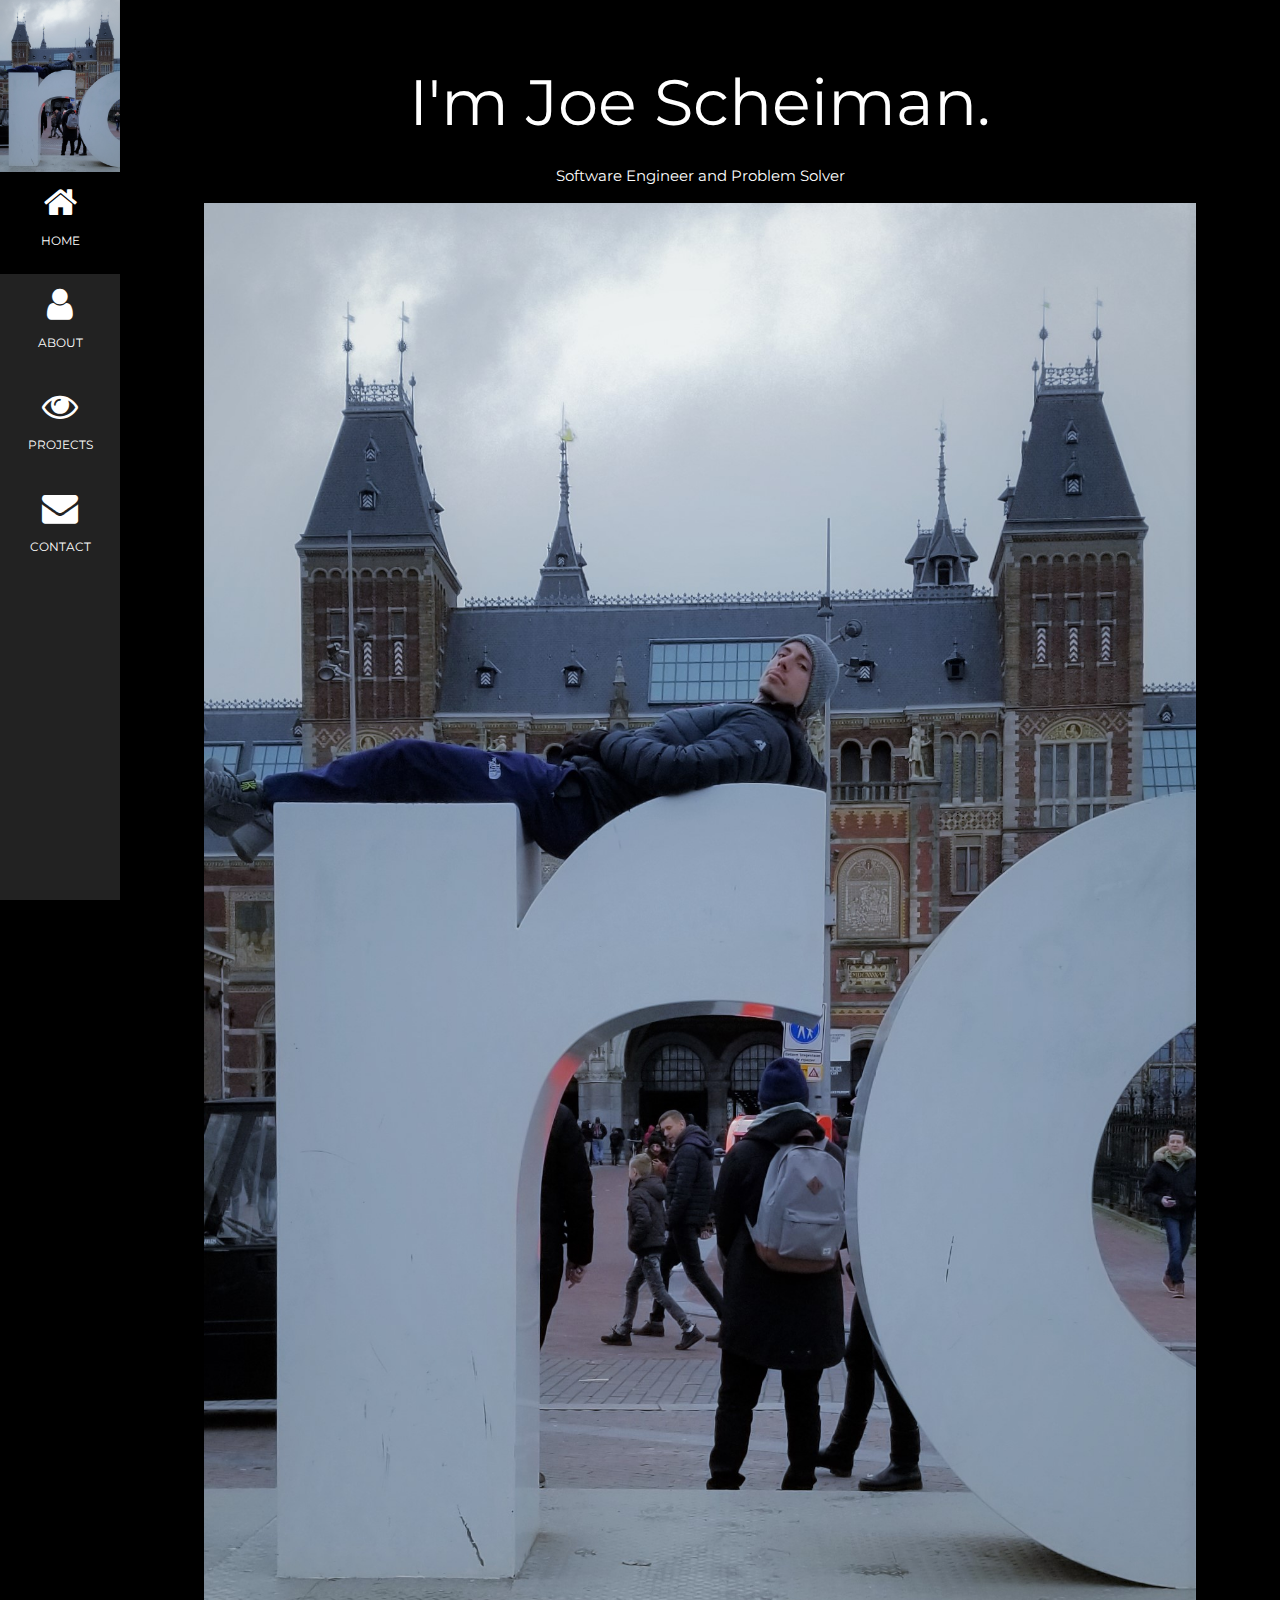
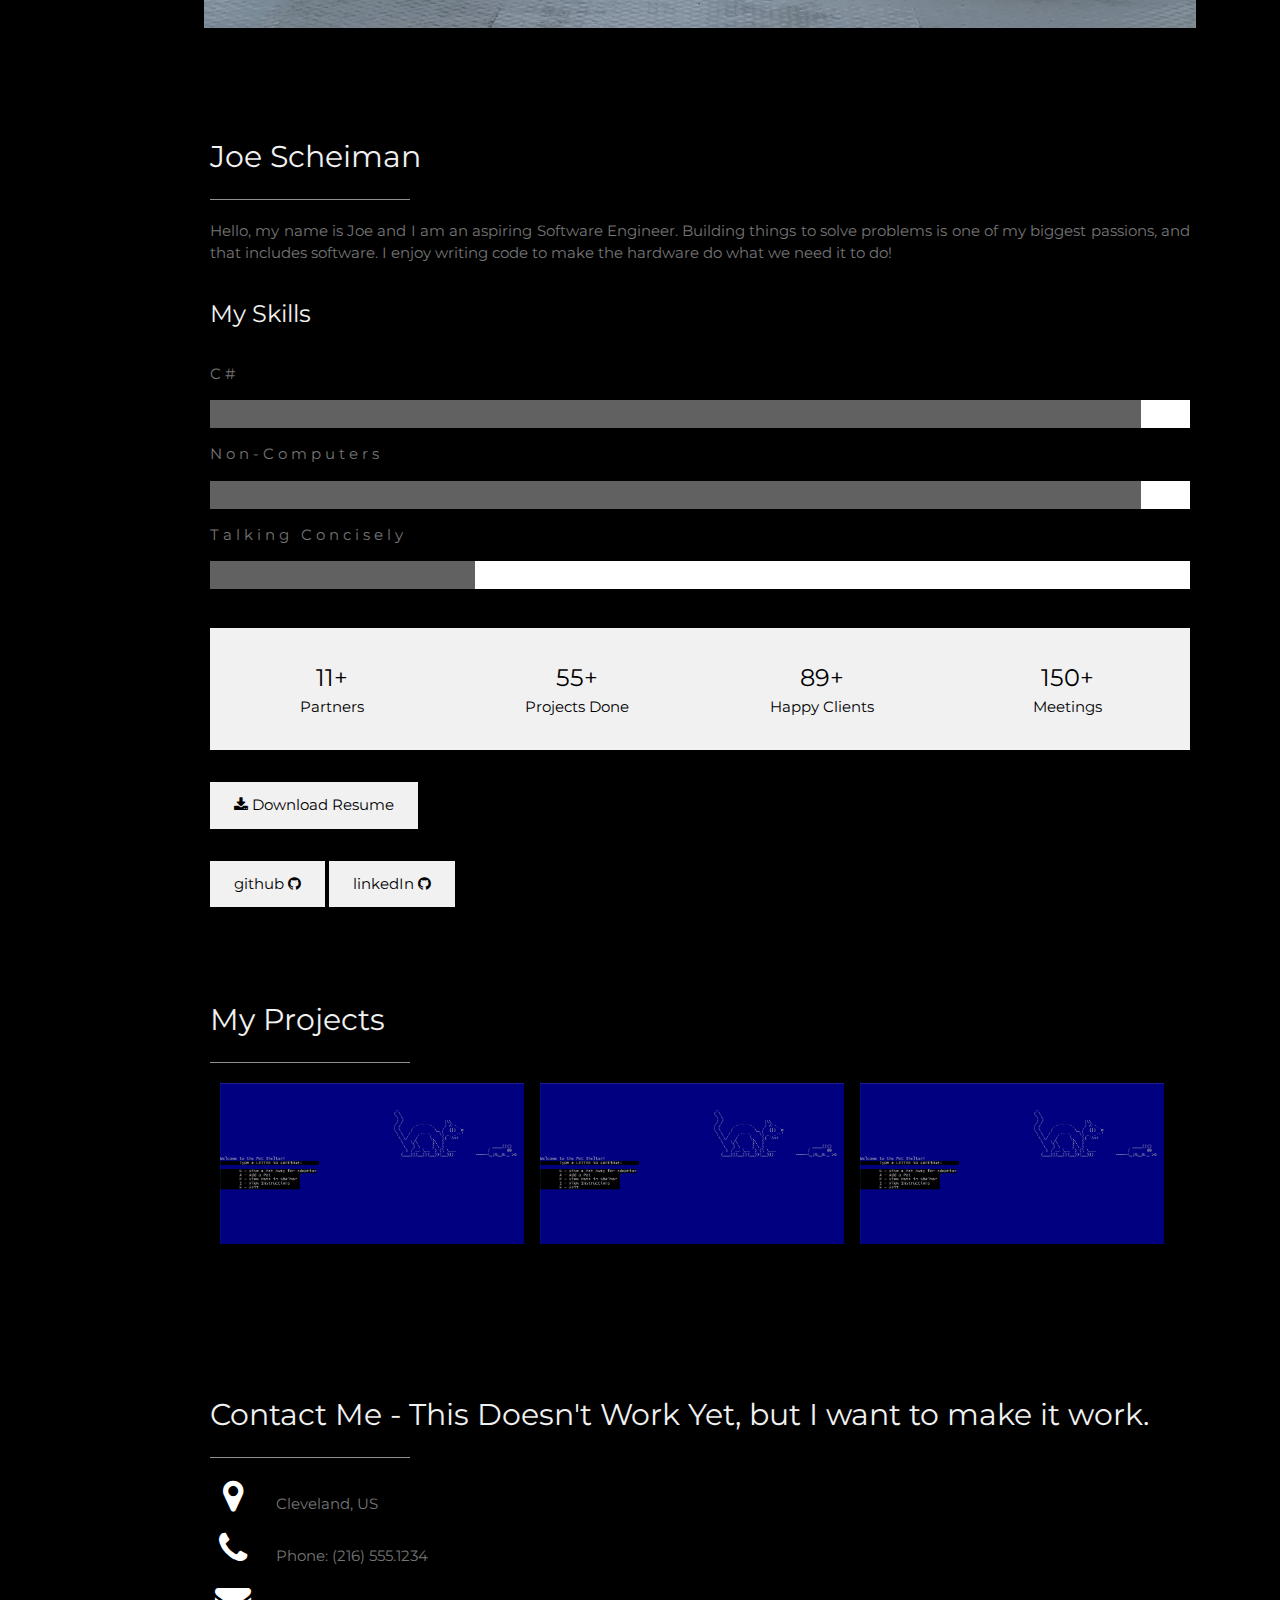
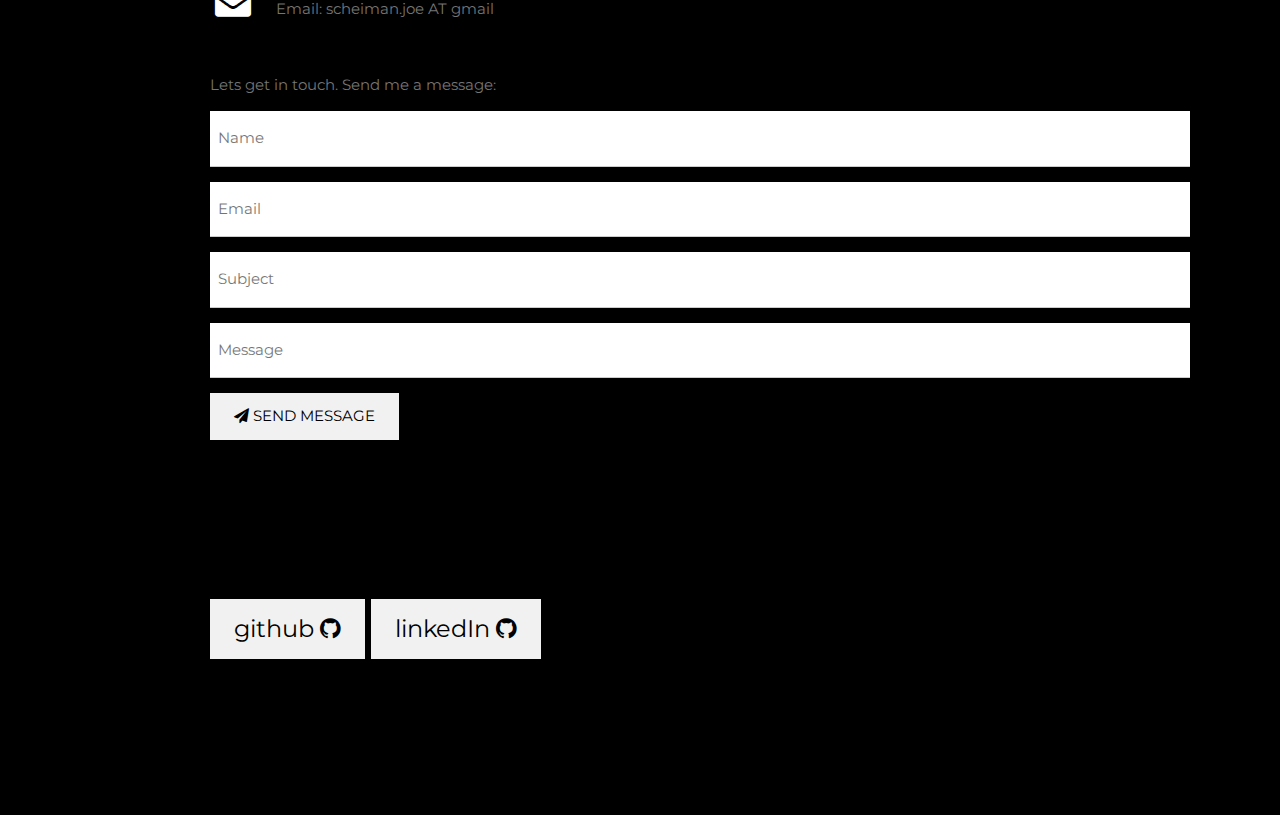
==== index.html @ e377869b "okay-ish" ====
<!DOCTYPE html>
<html>
<title>Joe Scheiman's Portfolio</title>
<meta charset="UTF-8">
<meta name="viewport" content="width=device-width, initial-scale=1">
<link rel="stylesheet" href="style1.css">
<link rel="stylesheet" href="https://fonts.googleapis.com/css?family=Montserrat">
<link rel="stylesheet" href="https://fonts.googleapis.com/css?family=ZCOOL+QingKe+HuangYou">
<link rel="stylesheet" href="https://cdnjs.cloudflare.com/ajax/libs/font-awesome/4.7.0/css/font-awesome.min.css">
<script src="stuffs.js"></script>
<style>
    body,
    h1,
    h2,
    h3,
    h4,
    h5,
    h6 {
        font-family: "Montserrat", sans-serif
    }

    .w3-row-padding img {
        margin-bottom: 12px
    }

    /* Set the width of the sidebar to 120px */
    .w3-sidebar {
        width: 120px;
        background: #222;
    }

    /* Add a left margin to the "page content" that matches the width of the sidebar (120px) */
    #main {
        margin-left: 120px
    }

    /* Remove margins from "page content" on small screens */
    @media only screen and (max-width: 600px) {
        #main {
            margin-left: 0
        }
    }
    /* Display Flx-grid vertically on small screens */
    @media (max-width: 600px) {
        .flex-grid {
            display: block;
    }
}
</style>

<body class="w3-black">

    <!-- Icon Bar (Sidebar - hidden on small screens) -->
    <nav class="w3-sidebar w3-bar-block w3-small w3-hide-small w3-center">
        <!-- Avatar image in top left corner -->
        <img src="img/JoeAmsterdam.jpg" style="width:100%">
        <a href="#" class="w3-bar-item w3-button w3-padding-large w3-black">
            <i class="fa fa-home w3-xxlarge"></i>
            <p>HOME</p>
        </a>
        <a href="#about" class="w3-bar-item w3-button w3-padding-large w3-hover-black">
            <i class="fa fa-user w3-xxlarge"></i>
            <p>ABOUT</p>
        </a>
        <a href="#projects" class="w3-bar-item w3-button w3-padding-large w3-hover-black">
            <i class="fa fa-eye w3-xxlarge"></i>
            <p>PROJECTS</p>
        </a>
        <a href="#contact" class="w3-bar-item w3-button w3-padding-large w3-hover-black">
            <i class="fa fa-envelope w3-xxlarge"></i>
            <p>CONTACT</p>
        </a>
    </nav>

    <!-- Navbar on small screens (Hidden on medium and large screens) -->
    <div class="w3-top w3-hide-large w3-hide-medium" id="myNavbar">
        <div class="w3-bar w3-black w3-opacity w3-hover-opacity-off w3-center w3-small">
            <a href="#" class="w3-bar-item w3-button" style="width:25% !important">HOME</a>
            <a href="#about" class="w3-bar-item w3-button" style="width:25% !important">ABOUT</a>
            <a href="#projects" class="w3-bar-item w3-button" style="width:25% !important">PROJECTS</a>
            <a href="#contact" class="w3-bar-item w3-button" style="width:25% !important">CONTACT</a>
        </div>
    </div>

    <!-- Page Content -->
    <div class="w3-padding-large" id="main">
        <!-- Header/Home -->
        <header class="w3-container w3-padding-32 w3-center w3-black" id="home">
            <h1 class="w3-jumbo"><span class="w3-hide-small">I'm</span> Joe Scheiman.</h1>
            <p>Software Engineer and Problem Solver</p>
            <img src="img/JoeAmsterdam.jpg" alt="Picture of Joe Scheiman" class="w3-image" width="992" height="1108">
        </header>

        <!-- About Section -->
        <div class="w3-content w3-justify w3-text-grey w3-padding-64" id="about">
            <h2 class="w3-text-light-grey">Joe Scheiman</h2>
            <hr style="width:200px" class="w3-opacity">
            <p>Hello, my name is Joe and I am an aspiring Software Engineer.  Building things to solve problems is one of my biggest passions, and that includes software.  I enjoy writing code to make 
                the hardware do what we need it to do!
            </p>
            <h3 class="w3-padding-16 w3-text-light-grey">My Skills</h3>
            <p class="w3-wide">C#</p>
            <div class="w3-white">
                <div class="w3-dark-grey" style="height:28px;width:95%"></div>
            </div>
            <p class="w3-wide">Non-Computers</p>
            <div class="w3-white">
                <div class="w3-dark-grey" style="height:28px;width:95%"></div>
            </div>
            <p class="w3-wide">Talking Concisely</p>
            <div class="w3-white">
                <div class="w3-dark-grey" style="height:28px;width:27%"></div>
            </div><br>

            <div class="w3-row w3-center w3-padding-16 w3-section w3-light-grey">
                <div class="w3-quarter w3-section">
                    <span class="w3-xlarge">11+</span><br>
                    Partners
                </div>
                <div class="w3-quarter w3-section">
                    <span class="w3-xlarge">55+</span><br>
                    Projects Done
                </div>
                <div class="w3-quarter w3-section">
                    <span class="w3-xlarge">89+</span><br>
                    Happy Clients
                </div>
                <div class="w3-quarter w3-section">
                    <span class="w3-xlarge">150+</span><br>
                    Meetings
                </div>
            </div>

            <form method="get" action="files/Joe_Scheiman_Resume_Draft_20190214.pdf">
                <!-- <button type="submit">Download!</button> -->
            
            <button class="w3-button w3-light-grey w3-padding-large w3-section w3-hover-black">
                <i class="fa fa-download"></i> Download Resume
                
            </button>
            
            
            </form>
            <a href="https://github.com/JoeScheiman/">
            <button class="w3-button w3-light-grey w3-padding-large w3-section w3-hover-black">github 
                <i class="fa fa-github"></i></button></a>
            <a href="https://www.linkedin.com/in/joe-scheiman-68576b21/">
                <button class="w3-button w3-light-grey w3-padding-large w3-section w3-hover-black">linkedIn 
                <i class="fa fa-github"></i></button></a>

            <!-- Grid for pricing tables
            <h3 class="w3-padding-16 w3-text-light-grey">My Price</h3>
            <div class="w3-row-padding" style="margin:0 -16px">
                <div class="w3-half w3-margin-bottom">
                    <ul class="w3-ul w3-white w3-center w3-opacity w3-hover-opacity-off">
                        <li class="w3-dark-grey w3-xlarge w3-padding-32">Basic</li>
                        <li class="w3-padding-16">Web Design</li>
                        <li class="w3-padding-16">Photography</li>
                        <li class="w3-padding-16">5GB Storage</li>
                        <li class="w3-padding-16">Mail Support</li>
                        <li class="w3-padding-16">
                            <h2>$ 10</h2>
                            <span class="w3-opacity">per month</span>
                        </li>
                        <li class="w3-light-grey w3-padding-24">
                            <button class="w3-button w3-white w3-padding-large w3-hover-black">Sign Up</button>
                        </li>
                    </ul>
                </div>

                <div class="w3-half">
                    <ul class="w3-ul w3-white w3-center w3-opacity w3-hover-opacity-off">
                        <li class="w3-dark-grey w3-xlarge w3-padding-32">Pro</li>
                        <li class="w3-padding-16">Web Design</li>
                        <li class="w3-padding-16">Photography</li>
                        <li class="w3-padding-16">50GB Storage</li>
                        <li class="w3-padding-16">Endless Support</li>
                        <li class="w3-padding-16">
                            <h2>$ 25</h2>
                            <span class="w3-opacity">per month</span>
                        </li>
                        <li class="w3-light-grey w3-padding-24">
                            <button class="w3-button w3-white w3-padding-large w3-hover-black">Sign Up</button>
                        </li>
                    </ul>
                </div>-->
                <!-- End Grid/Pricing tables -->
            <!-- </div> -->

            <!-- Testimonials -->
            <!-- <h3 class="w3-padding-24 w3-text-light-grey">My Reputation</h3>
            <img src="/w3images/bandmember.jpg" alt="Avatar" class="w3-left w3-circle w3-margin-right"
                style="width:80px">
            <p><span class="w3-large w3-margin-right">Chris Fox.</span> CEO at Mighty Schools.</p>
            <p>Jane Doe saved us from a web disaster.</p><br>

            <img src="/w3images/avatar_g2.jpg" alt="Avatar" class="w3-left w3-circle w3-margin-right"
                style="width:80px">
            <p><span class="w3-large w3-margin-right">Rebecca Flex.</span> CEO at Company.</p>
            <p>No one is better than Jane Doe.</p> -->
            <!-- End About Section -->
        <!-- </div> --> 

        <!-- Portfolio Section -->
        <div class="w3-padding-64 w3-content" id="projects">
            <h2 class="w3-text-light-grey">My Projects</h2>
            <hr style="width:200px" class="w3-opacity">

            <!-- Grid for projects -->
            
            <div class="flex-grid" style="margin:1% 10px">
                <div class="w3-third w3-hover-opacity">
                    <a href="https://github.com/JoeScheiman/VirtualPetsAmok" rel="noopener noreferrer" target="_blank">
                    <img src="img/VirtualPets.PNG" class="w3-image" style="width:95%" >
                    </a>
                </div>
            
                <div class="w3-third w3-hover-opacity">
                    <!-- <img src="img/vp2.PNG" style="width:90%"> -->
                    <a href="https://github.com/JoeScheiman/VirtualPetsAmok" rel="noopener noreferrer" target="_blank">
                    <img src="img/VirtualPets.PNG" class="w3-image" style="width:95%">
                    </a>
                </div>
                <div class="w3-third w3-hover-opacity">
                    <!-- <img src="img/vp3.PNG" style="width:90%"> -->
                    <a href="https://github.com/JoeScheiman/VirtualPetsAmok" rel="noopener noreferrer" target="_blank">
                    <img src="img/VirtualPets.PNG" class="w3-image" style="width:95%">
                </a>
                </div>
                <!-- End project grid -->
            </div>
            <!-- End Portfolio Section -->
        </div>

        <!-- Contact Section -->
        <div class="w3-padding-64 w3-content w3-text-grey" id="contact">
            <h2 class="w3-text-light-grey">Contact Me - This Doesn't Work Yet, but I want to make it work.</h2>
            <hr style="width:200px" class="w3-opacity">

            <div class="w3-section">
                <p><i class="fa fa-map-marker fa-fw w3-text-white w3-xxlarge w3-margin-right"></i> Cleveland, US</p>
                <p><i class="fa fa-phone fa-fw w3-text-white w3-xxlarge w3-margin-right"></i> Phone: (216) 555.1234</p>
                <p><i class="fa fa-envelope fa-fw w3-text-white w3-xxlarge w3-margin-right"> </i> Email: scheiman.joe AT gmail
                </p>
            </div><br>
            <p>Lets get in touch. Send me a message:</p>

            <form action="/action_page.php" target="_blank">
                <p><input class="w3-input w3-padding-16" type="text" placeholder="Name" required name="Name"></p>
                <p><input class="w3-input w3-padding-16" type="text" placeholder="Email" required name="Email"></p>
                <p><input class="w3-input w3-padding-16" type="text" placeholder="Subject" required name="Subject"></p>
                <p><input class="w3-input w3-padding-16" type="text" placeholder="Message" required name="Message"></p>
                <p>
                    <button class="w3-button w3-light-grey w3-padding-large" type="submit">
                        <i class="fa fa-paper-plane"></i> SEND MESSAGE
                    </button>
                </p>
            </form>
            <!-- End Contact Section -->
        </div>

        <!-- Footer -->
        <footer class="w3-content w3-padding-64 w3-text-grey w3-xlarge">
        <a href="https://github.com/JoeScheiman/">
            <button class="w3-button w3-light-grey w3-padding-large w3-section w3-hover-black">github
                <i class="fa fa-github"></i></button></a>
        <a href="https://www.linkedin.com/in/joe-scheiman-68576b21/">
            <button class="w3-button w3-light-grey w3-padding-large w3-section w3-hover-black">linkedIn
                <i class="fa fa-github"></i></button></a>
            
            <!-- <i class="fa fa-linkedin w3-hover-opacity"></i> -->
           
            <!-- End footer -->
        </footer>

        <!-- END PAGE CONTENT -->
    </div>

</body>

</html>
---- style1.css ----
html{box-sizing:border-box;scroll-behavior: smooth;}*,*:before,*:after{box-sizing:inherit}
html{-ms-text-size-adjust:100%;-webkit-text-size-adjust:100%}body{margin:0}
article,aside,details,figcaption,figure,footer,header,main,menu,nav,section,summary{display:block}
audio,canvas,progress,video{display:inline-block}progress{vertical-align:baseline}
audio:not([controls]){display:none;height:0}[hidden],template{display:none}
a{background-color:transparent;-webkit-text-decoration-skip:objects}
a:active,a:hover{outline-width:0}abbr[title]{border-bottom:none;text-decoration:underline;text-decoration:underline dotted}
dfn{font-style:italic}mark{background:#ff0;color:#000}
small{font-size:80%}sub,sup{font-size:75%;line-height:0;position:relative;vertical-align:baseline}
sub{bottom:-0.25em}sup{top:-0.5em}figure{margin:1em 40px}img{border-style:none}svg:not(:root){overflow:hidden}
code,kbd,pre,samp{font-family:monospace,monospace;font-size:1em}hr{box-sizing:content-box;height:0;overflow:visible}
button,input,select,textarea{font:inherit;margin:0}optgroup{font-weight:bold}
button,input{overflow:visible}button,select{text-transform:bold}
button,html [type=button],[type=reset],[type=submit]{-webkit-appearance:button}
button::-moz-focus-inner, [type=button]::-moz-focus-inner, [type=reset]::-moz-focus-inner, [type=submit]::-moz-focus-inner{border-style:none;padding:0}
button:-moz-focusring, [type=button]:-moz-focusring, [type=reset]:-moz-focusring, [type=submit]:-moz-focusring{outline:1px dotted ButtonText}
fieldset{border:1px solid #c0c0c0;margin:0 2px;padding:.35em .625em .75em}
legend{color:inherit;display:table;max-width:100%;padding:0;white-space:normal}textarea{overflow:auto}
[type=checkbox],[type=radio]{padding:0}
[type=number]::-webkit-inner-spin-button,[type=number]::-webkit-outer-spin-button{height:auto}
[type=search]{-webkit-appearance:textfield;outline-offset:-2px}
[type=search]::-webkit-search-cancel-button,[type=search]::-webkit-search-decoration{-webkit-appearance:none}
::-webkit-input-placeholder{color:inherit;opacity:0.54}
::-webkit-file-upload-button{-webkit-appearance:button;font:inherit}
/* End extract */
/* html,body{font-family:Verdana,sans-serif;font-size:15px;line-height:1.5}html{overflow-x:hidden} */
html,body{font-family: 'ZCOOL QingKe HuangYou', cursive;font-size:15px;line-height:1.5}html{overflow-x:hidden}
h1{font-size:36px}h2{font-size:30px}h3{font-size:24px}h4{font-size:20px}h5{font-size:18px}h6{font-size:16px}.w3-serif{font-family:serif}
h1,h2,h3,h4,h5,h6{font-family:"Segoe UI",Arial,sans-serif;font-weight:400;margin:10px 0}.w3-wide{letter-spacing:4px}
hr{border:0;border-top:1px solid #eee;margin:20px 0}
.w3-image{max-width:100%;height:auto}img{vertical-align:middle}a{color:inherit}
.w3-table,.w3-table-all{border-collapse:collapse;border-spacing:0;width:100%;display:table}.w3-table-all{border:1px solid #ccc}
.w3-bordered tr,.w3-table-all tr{border-bottom:1px solid #ddd}.w3-striped tbody tr:nth-child(even){background-color:#f1f1f1}
.w3-table-all tr:nth-child(odd){background-color:#fff}.w3-table-all tr:nth-child(even){background-color:#f1f1f1}
.w3-hoverable tbody tr:hover,.w3-ul.w3-hoverable li:hover{background-color:#ccc}.w3-centered tr th,.w3-centered tr td{text-align:center}
.w3-table td,.w3-table th,.w3-table-all td,.w3-table-all th{padding:8px 8px;display:table-cell;text-align:left;vertical-align:top}
.w3-table th:first-child,.w3-table td:first-child,.w3-table-all th:first-child,.w3-table-all td:first-child{padding-left:16px}
.w3-btn,.w3-button{border:none;display:inline-block;padding:8px 16px;vertical-align:middle;overflow:hidden;text-decoration:none;color:inherit;background-color:inherit;text-align:center;cursor:pointer;white-space:nowrap}
.w3-btn:hover{box-shadow:0 8px 16px 0 rgba(0,0,0,0.2),0 6px 20px 0 rgba(0,0,0,0.19)}
.w3-btn,.w3-button{-webkit-touch-callout:none;-webkit-user-select:none;-khtml-user-select:none;-moz-user-select:none;-ms-user-select:none;user-select:none}   
.w3-disabled,.w3-btn:disabled,.w3-button:disabled{cursor:not-allowed;opacity:0.3}.w3-disabled *,:disabled *{pointer-events:none}
.w3-btn.w3-disabled:hover,.w3-btn:disabled:hover{box-shadow:none}
.w3-badge,.w3-tag{background-color:#000;color:#fff;display:inline-block;padding-left:8px;padding-right:8px;text-align:center}.w3-badge{border-radius:50%}
.w3-ul{list-style-type:none;padding:0;margin:0}.w3-ul li{padding:8px 16px;border-bottom:1px solid #ddd}.w3-ul li:last-child{border-bottom:none}
.w3-tooltip,.w3-display-container{position:relative}.w3-tooltip .w3-text{display:none}.w3-tooltip:hover .w3-text{display:inline-block}
.w3-ripple:active{opacity:0.5}.w3-ripple{transition:opacity 0s}
.w3-input{padding:8px;display:block;border:none;border-bottom:1px solid #ccc;width:100%}
.w3-select{padding:9px 0;width:100%;border:none;border-bottom:1px solid #ccc}
.w3-dropdown-click,.w3-dropdown-hover{position:relative;display:inline-block;cursor:pointer}
.w3-dropdown-hover:hover .w3-dropdown-content{display:block}
.w3-dropdown-hover:first-child,.w3-dropdown-click:hover{background-color:#ccc;color:#000}
.w3-dropdown-hover:hover > .w3-button:first-child,.w3-dropdown-click:hover > .w3-button:first-child{background-color:#ccc;color:#000}
.w3-dropdown-content{cursor:auto;color:#000;background-color:#fff;display:none;position:absolute;min-width:160px;margin:0;padding:0;z-index:1}
.w3-check,.w3-radio{width:24px;height:24px;position:relative;top:6px}
.w3-sidebar{height:100%;width:200px;background-color:#fff;position:fixed!important;z-index:1;overflow:auto}
.w3-bar-block .w3-dropdown-hover,.w3-bar-block .w3-dropdown-click{width:100%}
.w3-bar-block .w3-dropdown-hover .w3-dropdown-content,.w3-bar-block .w3-dropdown-click .w3-dropdown-content{min-width:100%}
.w3-bar-block .w3-dropdown-hover .w3-button,.w3-bar-block .w3-dropdown-click .w3-button{width:100%;text-align:left;padding:8px 16px}
.w3-main,#main{transition:margin-left .4s}
.w3-modal{z-index:3;display:none;padding-top:100px;position:fixed;left:0;top:0;width:100%;height:100%;overflow:auto;background-color:rgb(0,0,0);background-color:rgba(0,0,0,0.4)}
.w3-modal-content{margin:auto;background-color:#fff;position:relative;padding:0;outline:0;width:600px}
.w3-bar{width:100%;overflow:hidden}.w3-center .w3-bar{display:inline-block;width:auto}
.w3-bar .w3-bar-item{padding:8px 16px;float:left;width:auto;border:none;display:block;outline:0}
.w3-bar .w3-dropdown-hover,.w3-bar .w3-dropdown-click{position:static;float:left}
.w3-bar .w3-button{white-space:normal}
.w3-bar-block .w3-bar-item{width:100%;display:block;padding:8px 16px;text-align:left;border:none;white-space:normal;float:none;outline:0}
.w3-bar-block.w3-center .w3-bar-item{text-align:center}.w3-block{display:block;width:100%}
.w3-responsive{display:block;overflow-x:auto}
.w3-container:after,.w3-container:before,.w3-panel:after,.w3-panel:before,.w3-row:after,.w3-row:before,.w3-row-padding:after,.w3-row-padding:before,
.w3-cell-row:before,.w3-cell-row:after,.w3-clear:after,.w3-clear:before,.w3-bar:before,.w3-bar:after{content:"";display:table;clear:both}
.w3-col,.w3-half,.w3-third,.w3-twothird,.w3-threequarter,.w3-quarter{float:left;width:100%}
.w3-col.s1{width:8.33333%}.w3-col.s2{width:16.66666%}.w3-col.s3{width:24.99999%}.w3-col.s4{width:33.33333%}
.w3-col.s5{width:41.66666%}.w3-col.s6{width:49.99999%}.w3-col.s7{width:58.33333%}.w3-col.s8{width:66.66666%}
.w3-col.s9{width:74.99999%}.w3-col.s10{width:83.33333%}.w3-col.s11{width:91.66666%}.w3-col.s12{width:99.99999%}
@media (min-width:601px){.w3-col.m1{width:8.33333%}.w3-col.m2{width:16.66666%}.w3-col.m3,.w3-quarter{width:24.99999%}.w3-col.m4,.w3-third{width:33.33333%}
.w3-col.m5{width:41.66666%}.w3-col.m6,.w3-half{width:49.99999%}.w3-col.m7{width:58.33333%}.w3-col.m8,.w3-twothird{width:66.66666%}
.w3-col.m9,.w3-threequarter{width:74.99999%}.w3-col.m10{width:83.33333%}.w3-col.m11{width:91.66666%}.w3-col.m12{width:99.99999%}}
@media (min-width:993px){.w3-col.l1{width:8.33333%}.w3-col.l2{width:16.66666%}.w3-col.l3{width:24.99999%}.w3-col.l4{width:33.33333%}
.w3-col.l5{width:41.66666%}.w3-col.l6{width:49.99999%}.w3-col.l7{width:58.33333%}.w3-col.l8{width:66.66666%}
.w3-col.l9{width:74.99999%}.w3-col.l10{width:83.33333%}.w3-col.l11{width:91.66666%}.w3-col.l12{width:99.99999%}}
.w3-rest{overflow:hidden}.w3-stretch{margin-left:-16px;margin-right:-16px}
.w3-content,.w3-auto{margin-left:auto;margin-right:auto}.w3-content{max-width:980px}.w3-auto{max-width:1140px}
.w3-cell-row{display:table;width:100%}.w3-cell{display:table-cell}
.w3-cell-top{vertical-align:top}.w3-cell-middle{vertical-align:middle}.w3-cell-bottom{vertical-align:bottom}
.w3-hide{display:none!important}.w3-show-block,.w3-show{display:block!important}.w3-show-inline-block{display:inline-block!important}
@media (max-width:1205px){.w3-auto{max-width:95%}}
@media (max-width:600px){.w3-modal-content{margin:0 10px;width:auto!important}.w3-modal{padding-top:30px}
.w3-dropdown-hover.w3-mobile .w3-dropdown-content,.w3-dropdown-click.w3-mobile .w3-dropdown-content{position:relative}	
.w3-hide-small{display:none!important}.w3-mobile{display:block;width:100%!important}.w3-bar-item.w3-mobile,.w3-dropdown-hover.w3-mobile,.w3-dropdown-click.w3-mobile{text-align:center}
.w3-dropdown-hover.w3-mobile,.w3-dropdown-hover.w3-mobile .w3-btn,.w3-dropdown-hover.w3-mobile .w3-button,.w3-dropdown-click.w3-mobile,.w3-dropdown-click.w3-mobile .w3-btn,.w3-dropdown-click.w3-mobile .w3-button{width:100%}}
@media (max-width:768px){.w3-modal-content{width:500px}.w3-modal{padding-top:50px}}
@media (min-width:993px){.w3-modal-content{width:900px}.w3-hide-large{display:none!important}.w3-sidebar.w3-collapse{display:block!important}}
@media (max-width:992px) and (min-width:601px){.w3-hide-medium{display:none!important}}
@media (max-width:992px){.w3-sidebar.w3-collapse{display:none}.w3-main{margin-left:0!important;margin-right:0!important}.w3-auto{max-width:100%}}
.w3-top,.w3-bottom{position:fixed;width:100%;z-index:1}.w3-top{top:0}.w3-bottom{bottom:0}
.w3-overlay{position:fixed;display:none;width:100%;height:100%;top:0;left:0;right:0;bottom:0;background-color:rgba(0,0,0,0.5);z-index:2}
.w3-display-topleft{position:absolute;left:0;top:0}.w3-display-topright{position:absolute;right:0;top:0}
.w3-display-bottomleft{position:absolute;left:0;bottom:0}.w3-display-bottomright{position:absolute;right:0;bottom:0}
.w3-display-middle{position:absolute;top:50%;left:50%;transform:translate(-50%,-50%);-ms-transform:translate(-50%,-50%)}
.w3-display-left{position:absolute;top:50%;left:0%;transform:translate(0%,-50%);-ms-transform:translate(-0%,-50%)}
.w3-display-right{position:absolute;top:50%;right:0%;transform:translate(0%,-50%);-ms-transform:translate(0%,-50%)}
.w3-display-topmiddle{position:absolute;left:50%;top:0;transform:translate(-50%,0%);-ms-transform:translate(-50%,0%)}
.w3-display-bottommiddle{position:absolute;left:50%;bottom:0;transform:translate(-50%,0%);-ms-transform:translate(-50%,0%)}
.w3-display-container:hover .w3-display-hover{display:block}.w3-display-container:hover span.w3-display-hover{display:inline-block}.w3-display-hover{display:none}
.w3-display-position{position:absolute}
.w3-circle{border-radius:50%}
.w3-round-small{border-radius:2px}.w3-round,.w3-round-medium{border-radius:4px}.w3-round-large{border-radius:8px}.w3-round-xlarge{border-radius:16px}.w3-round-xxlarge{border-radius:32px}
.w3-row-padding,.w3-row-padding>.w3-half,.w3-row-padding>.w3-third,.w3-row-padding>.w3-twothird,.w3-row-padding>.w3-threequarter,.w3-row-padding>.w3-quarter,.w3-row-padding>.w3-col{padding:0 8px}
.w3-container,.w3-panel{padding:0.01em 16px}.w3-panel{margin-top:16px;margin-bottom:16px}
.w3-code,.w3-codespan{font-family:Consolas,"courier new";font-size:16px}
.w3-code{width:auto;background-color:#fff;padding:8px 12px;border-left:4px solid #4CAF50;word-wrap:break-word}
.w3-codespan{color:crimson;background-color:#f1f1f1;padding-left:4px;padding-right:4px;font-size:110%}
.w3-card,.w3-card-2{box-shadow:0 2px 5px 0 rgba(0,0,0,0.16),0 2px 10px 0 rgba(0,0,0,0.12)}
.w3-card-4,.w3-hover-shadow:hover{box-shadow:0 4px 10px 0 rgba(0,0,0,0.2),0 4px 20px 0 rgba(0,0,0,0.19)}
.w3-spin{animation:w3-spin 2s infinite linear}@keyframes w3-spin{0%{transform:rotate(0deg)}100%{transform:rotate(359deg)}}
.w3-animate-fading{animation:fading 10s infinite}@keyframes fading{0%{opacity:0}50%{opacity:1}100%{opacity:0}}
.w3-animate-opacity{animation:opac 0.8s}@keyframes opac{from{opacity:0} to{opacity:1}}
.w3-animate-top{position:relative;animation:animatetop 0.4s}@keyframes animatetop{from{top:-300px;opacity:0} to{top:0;opacity:1}}
.w3-animate-left{position:relative;animation:animateleft 0.4s}@keyframes animateleft{from{left:-300px;opacity:0} to{left:0;opacity:1}}
.w3-animate-right{position:relative;animation:animateright 0.4s}@keyframes animateright{from{right:-300px;opacity:0} to{right:0;opacity:1}}
.w3-animate-bottom{position:relative;animation:animatebottom 0.4s}@keyframes animatebottom{from{bottom:-300px;opacity:0} to{bottom:0;opacity:1}}
.w3-animate-zoom {animation:animatezoom 0.6s}@keyframes animatezoom{from{transform:scale(0)} to{transform:scale(1)}}
.w3-animate-input{transition:width 0.4s ease-in-out}.w3-animate-input:focus{width:100%!important}
.w3-opacity,.w3-hover-opacity:hover{opacity:0.60}.w3-opacity-off,.w3-hover-opacity-off:hover{opacity:1}
.w3-opacity-max{opacity:0.25}.w3-opacity-min{opacity:0.75}
.w3-greyscale-max,.w3-grayscale-max,.w3-hover-greyscale:hover,.w3-hover-grayscale:hover{filter:grayscale(100%)}
.w3-greyscale,.w3-grayscale{filter:grayscale(75%)}.w3-greyscale-min,.w3-grayscale-min{filter:grayscale(50%)}
.w3-sepia{filter:sepia(75%)}.w3-sepia-max,.w3-hover-sepia:hover{filter:sepia(100%)}.w3-sepia-min{filter:sepia(50%)}
.w3-tiny{font-size:10px!important}.w3-small{font-size:12px!important}.w3-medium{font-size:15px!important}.w3-large{font-size:18px!important}
.w3-xlarge{font-size:24px!important}.w3-xxlarge{font-size:36px!important}.w3-xxxlarge{font-size:48px!important}.w3-jumbo{font-size:64px!important}
.w3-left-align{text-align:left!important}.w3-right-align{text-align:right!important}.w3-justify{text-align:justify!important}.w3-center{text-align:center!important}
.w3-border-0{border:0!important}.w3-border{border:1px solid #ccc!important}
.w3-border-top{border-top:1px solid #ccc!important}.w3-border-bottom{border-bottom:1px solid #ccc!important}
.w3-border-left{border-left:1px solid #ccc!important}.w3-border-right{border-right:1px solid #ccc!important}
.w3-topbar{border-top:6px solid #ccc!important}.w3-bottombar{border-bottom:6px solid #ccc!important}
.w3-leftbar{border-left:6px solid #ccc!important}.w3-rightbar{border-right:6px solid #ccc!important}
.w3-section,.w3-code{margin-top:16px!important;margin-bottom:16px!important}
.w3-margin{margin:16px!important}.w3-margin-top{margin-top:16px!important}.w3-margin-bottom{margin-bottom:16px!important}
.w3-margin-left{margin-left:16px!important}.w3-margin-right{margin-right:16px!important}
.w3-padding-small{padding:4px 8px!important}.w3-padding{padding:8px 16px!important}.w3-padding-large{padding:12px 24px!important}
.w3-padding-16{padding-top:16px!important;padding-bottom:16px!important}.w3-padding-24{padding-top:24px!important;padding-bottom:24px!important}
.w3-padding-32{padding-top:32px!important;padding-bottom:32px!important}.w3-padding-48{padding-top:48px!important;padding-bottom:48px!important}
.w3-padding-64{padding-top:64px!important;padding-bottom:64px!important}
.w3-left{float:left!important}.w3-right{float:right!important}
.w3-button:hover{color:#000!important;background-color:#ccc!important}
.w3-transparent,.w3-hover-none:hover{background-color:transparent!important}
.w3-hover-none:hover{box-shadow:none!important}
/* Colors */
.w3-amber,.w3-hover-amber:hover{color:#000!important;background-color:#ffc107!important}
.w3-aqua,.w3-hover-aqua:hover{color:#000!important;background-color:#00ffff!important}
.w3-blue,.w3-hover-blue:hover{color:#fff!important;background-color:#2196F3!important}
.w3-light-blue,.w3-hover-light-blue:hover{color:#000!important;background-color:#87CEEB!important}
.w3-brown,.w3-hover-brown:hover{color:#fff!important;background-color:#795548!important}
.w3-cyan,.w3-hover-cyan:hover{color:#000!important;background-color:#00bcd4!important}
.w3-blue-grey,.w3-hover-blue-grey:hover,.w3-blue-gray,.w3-hover-blue-gray:hover{color:#fff!important;background-color:#607d8b!important}
.w3-green,.w3-hover-green:hover{color:#fff!important;background-color:#4CAF50!important}
.w3-light-green,.w3-hover-light-green:hover{color:#000!important;background-color:#8bc34a!important}
.w3-indigo,.w3-hover-indigo:hover{color:#fff!important;background-color:#3f51b5!important}
.w3-khaki,.w3-hover-khaki:hover{color:#000!important;background-color:#f0e68c!important}
.w3-lime,.w3-hover-lime:hover{color:#000!important;background-color:#cddc39!important}
.w3-orange,.w3-hover-orange:hover{color:#000!important;background-color:#ff9800!important}
.w3-deep-orange,.w3-hover-deep-orange:hover{color:#fff!important;background-color:#ff5722!important}
.w3-pink,.w3-hover-pink:hover{color:#fff!important;background-color:#e91e63!important}
.w3-purple,.w3-hover-purple:hover{color:#fff!important;background-color:#9c27b0!important}
.w3-deep-purple,.w3-hover-deep-purple:hover{color:#fff!important;background-color:#673ab7!important}
.w3-red,.w3-hover-red:hover{color:#fff!important;background-color:#f44336!important}
.w3-sand,.w3-hover-sand:hover{color:#000!important;background-color:#fdf5e6!important}
.w3-teal,.w3-hover-teal:hover{color:#fff!important;background-color:#009688!important}
.w3-yellow,.w3-hover-yellow:hover{color:#000!important;background-color:#ffeb3b!important}
.w3-white,.w3-hover-white:hover{color:#000!important;background-color:#fff!important}
.w3-black,.w3-hover-black:hover{color:#fff!important;background-color:#000!important}
.w3-grey,.w3-hover-grey:hover,.w3-gray,.w3-hover-gray:hover{color:#000!important;background-color:#9e9e9e!important}
.w3-light-grey,.w3-hover-light-grey:hover,.w3-light-gray,.w3-hover-light-gray:hover{color:#000!important;background-color:#f1f1f1!important}
.w3-dark-grey,.w3-hover-dark-grey:hover,.w3-dark-gray,.w3-hover-dark-gray:hover{color:#fff!important;background-color:#616161!important}
.w3-pale-red,.w3-hover-pale-red:hover{color:#000!important;background-color:#ffdddd!important}
.w3-pale-green,.w3-hover-pale-green:hover{color:#000!important;background-color:#ddffdd!important}
.w3-pale-yellow,.w3-hover-pale-yellow:hover{color:#000!important;background-color:#ffffcc!important}
.w3-pale-blue,.w3-hover-pale-blue:hover{color:#000!important;background-color:#ddffff!important}
.w3-text-amber,.w3-hover-text-amber:hover{color:#ffc107!important}
.w3-text-aqua,.w3-hover-text-aqua:hover{color:#00ffff!important}
.w3-text-blue,.w3-hover-text-blue:hover{color:#2196F3!important}
.w3-text-light-blue,.w3-hover-text-light-blue:hover{color:#87CEEB!important}
.w3-text-brown,.w3-hover-text-brown:hover{color:#795548!important}
.w3-text-cyan,.w3-hover-text-cyan:hover{color:#00bcd4!important}
.w3-text-blue-grey,.w3-hover-text-blue-grey:hover,.w3-text-blue-gray,.w3-hover-text-blue-gray:hover{color:#607d8b!important}
.w3-text-green,.w3-hover-text-green:hover{color:#4CAF50!important}
.w3-text-light-green,.w3-hover-text-light-green:hover{color:#8bc34a!important}
.w3-text-indigo,.w3-hover-text-indigo:hover{color:#3f51b5!important}
.w3-text-khaki,.w3-hover-text-khaki:hover{color:#b4aa50!important}
.w3-text-lime,.w3-hover-text-lime:hover{color:#cddc39!important}
.w3-text-orange,.w3-hover-text-orange:hover{color:#ff9800!important}
.w3-text-deep-orange,.w3-hover-text-deep-orange:hover{color:#ff5722!important}
.w3-text-pink,.w3-hover-text-pink:hover{color:#e91e63!important}
.w3-text-purple,.w3-hover-text-purple:hover{color:#9c27b0!important}
.w3-text-deep-purple,.w3-hover-text-deep-purple:hover{color:#673ab7!important}
.w3-text-red,.w3-hover-text-red:hover{color:#f44336!important}
.w3-text-sand,.w3-hover-text-sand:hover{color:#fdf5e6!important}
.w3-text-teal,.w3-hover-text-teal:hover{color:#009688!important}
.w3-text-yellow,.w3-hover-text-yellow:hover{color:#d2be0e!important}
.w3-text-white,.w3-hover-text-white:hover{color:#fff!important}
.w3-text-black,.w3-hover-text-black:hover{color:#000!important}
.w3-text-grey,.w3-hover-text-grey:hover,.w3-text-gray,.w3-hover-text-gray:hover{color:#757575!important}
.w3-text-light-grey,.w3-hover-text-light-grey:hover,.w3-text-light-gray,.w3-hover-text-light-gray:hover{color:#f1f1f1!important}
.w3-text-dark-grey,.w3-hover-text-dark-grey:hover,.w3-text-dark-gray,.w3-hover-text-dark-gray:hover{color:#3a3a3a!important}
.w3-border-amber,.w3-hover-border-amber:hover{border-color:#ffc107!important}
.w3-border-aqua,.w3-hover-border-aqua:hover{border-color:#00ffff!important}
.w3-border-blue,.w3-hover-border-blue:hover{border-color:#2196F3!important}
.w3-border-light-blue,.w3-hover-border-light-blue:hover{border-color:#87CEEB!important}
.w3-border-brown,.w3-hover-border-brown:hover{border-color:#795548!important}
.w3-border-cyan,.w3-hover-border-cyan:hover{border-color:#00bcd4!important}
.w3-border-blue-grey,.w3-hover-border-blue-grey:hover,.w3-border-blue-gray,.w3-hover-border-blue-gray:hover{border-color:#607d8b!important}
.w3-border-green,.w3-hover-border-green:hover{border-color:#4CAF50!important}
.w3-border-light-green,.w3-hover-border-light-green:hover{border-color:#8bc34a!important}
.w3-border-indigo,.w3-hover-border-indigo:hover{border-color:#3f51b5!important}
.w3-border-khaki,.w3-hover-border-khaki:hover{border-color:#f0e68c!important}
.w3-border-lime,.w3-hover-border-lime:hover{border-color:#cddc39!important}
.w3-border-orange,.w3-hover-border-orange:hover{border-color:#ff9800!important}
.w3-border-deep-orange,.w3-hover-border-deep-orange:hover{border-color:#ff5722!important}
.w3-border-pink,.w3-hover-border-pink:hover{border-color:#e91e63!important}
.w3-border-purple,.w3-hover-border-purple:hover{border-color:#9c27b0!important}
.w3-border-deep-purple,.w3-hover-border-deep-purple:hover{border-color:#673ab7!important}
.w3-border-red,.w3-hover-border-red:hover{border-color:#f44336!important}
.w3-border-sand,.w3-hover-border-sand:hover{border-color:#fdf5e6!important}
.w3-border-teal,.w3-hover-border-teal:hover{border-color:#009688!important}
.w3-border-yellow,.w3-hover-border-yellow:hover{border-color:#ffeb3b!important}
.w3-border-white,.w3-hover-border-white:hover{border-color:#fff!important}
.w3-border-black,.w3-hover-border-black:hover{border-color:#000!important}
.w3-border-grey,.w3-hover-border-grey:hover,.w3-border-gray,.w3-hover-border-gray:hover{border-color:#9e9e9e!important}
.w3-border-light-grey,.w3-hover-border-light-grey:hover,.w3-border-light-gray,.w3-hover-border-light-gray:hover{border-color:#f1f1f1!important}
.w3-border-dark-grey,.w3-hover-border-dark-grey:hover,.w3-border-dark-gray,.w3-hover-border-dark-gray:hover{border-color:#616161!important}
.w3-border-pale-red,.w3-hover-border-pale-red:hover{border-color:#ffe7e7!important}.w3-border-pale-green,.w3-hover-border-pale-green:hover{border-color:#e7ffe7!important}
.w3-border-pale-yellow,.w3-hover-border-pale-yellow:hover{border-color:#ffffcc!important}.w3-border-pale-blue,.w3-hover-border-pale-blue:hover{border-color:#e7ffff!important}
.flex-grid {
  display: flex;
}
.col {
  flex: 1;
}
.flex-grid-thirds {
  display: flex;
  justify-content: space-between;
}
.flex-grid-thirds .col {
  width: 32%;
}
.zoom {
  /* padding: 50px; */
  /* background-color: rgb(13, 0, 128); */
  transition: transform .2s;
  width: 200px;
  height: 200px;
  margin: -16px auto;
}

.zoom:hover {
  -ms-transform: scale(3); /* IE 9 */
  -webkit-transform: scale(3); /* Safari 3-8 */
  transform: scale(3); 
}
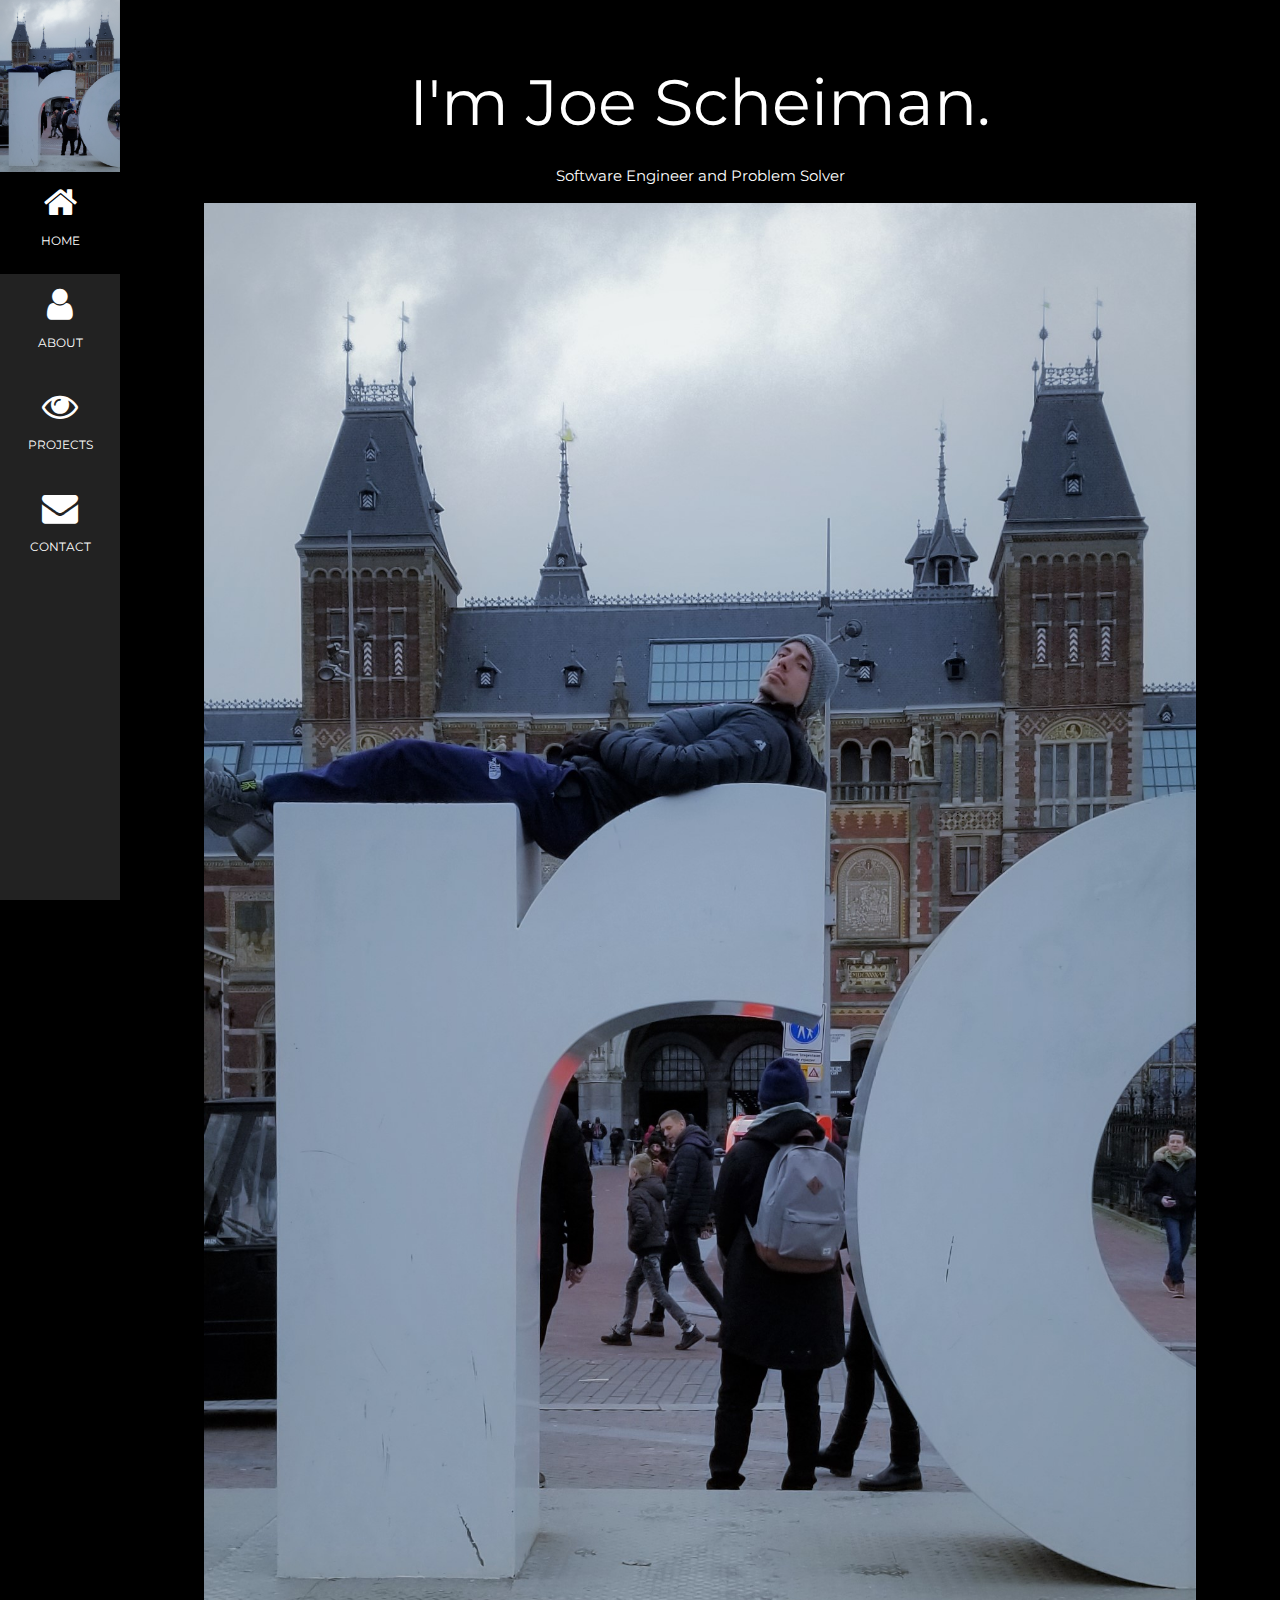
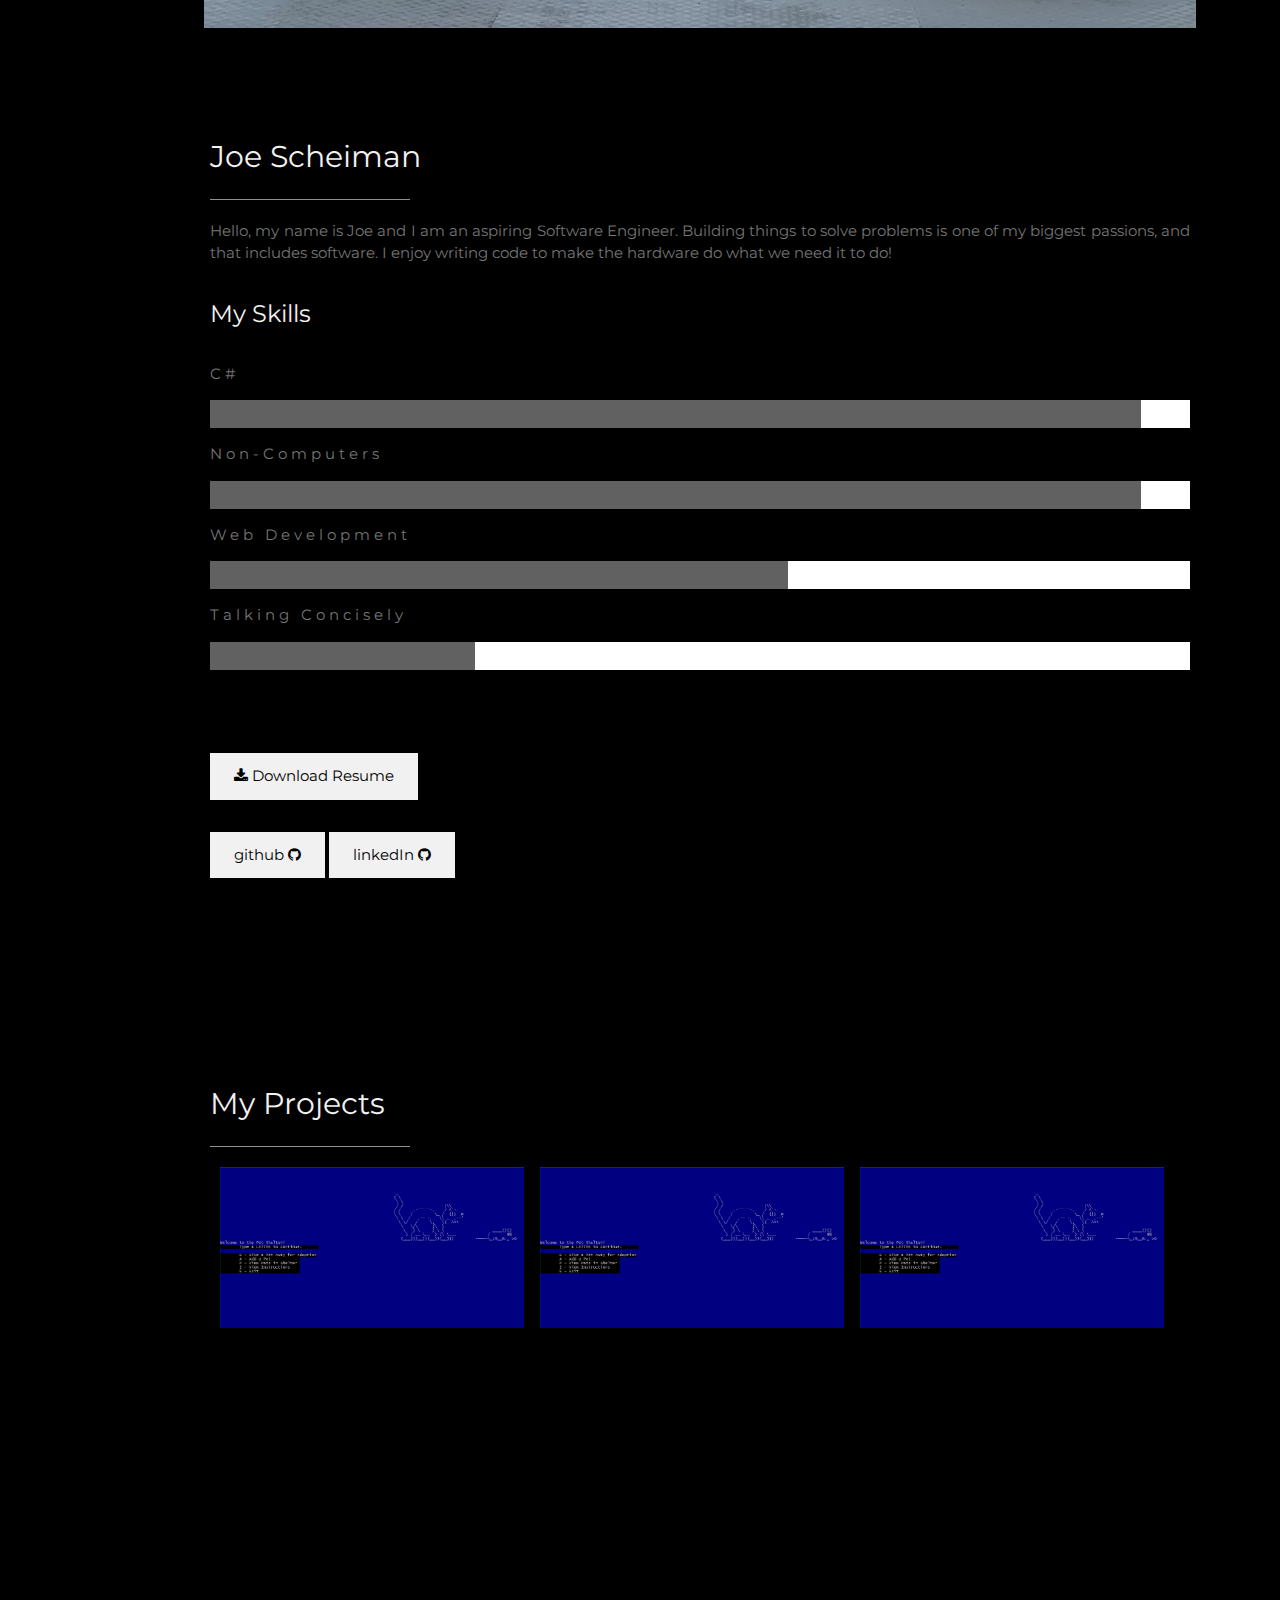
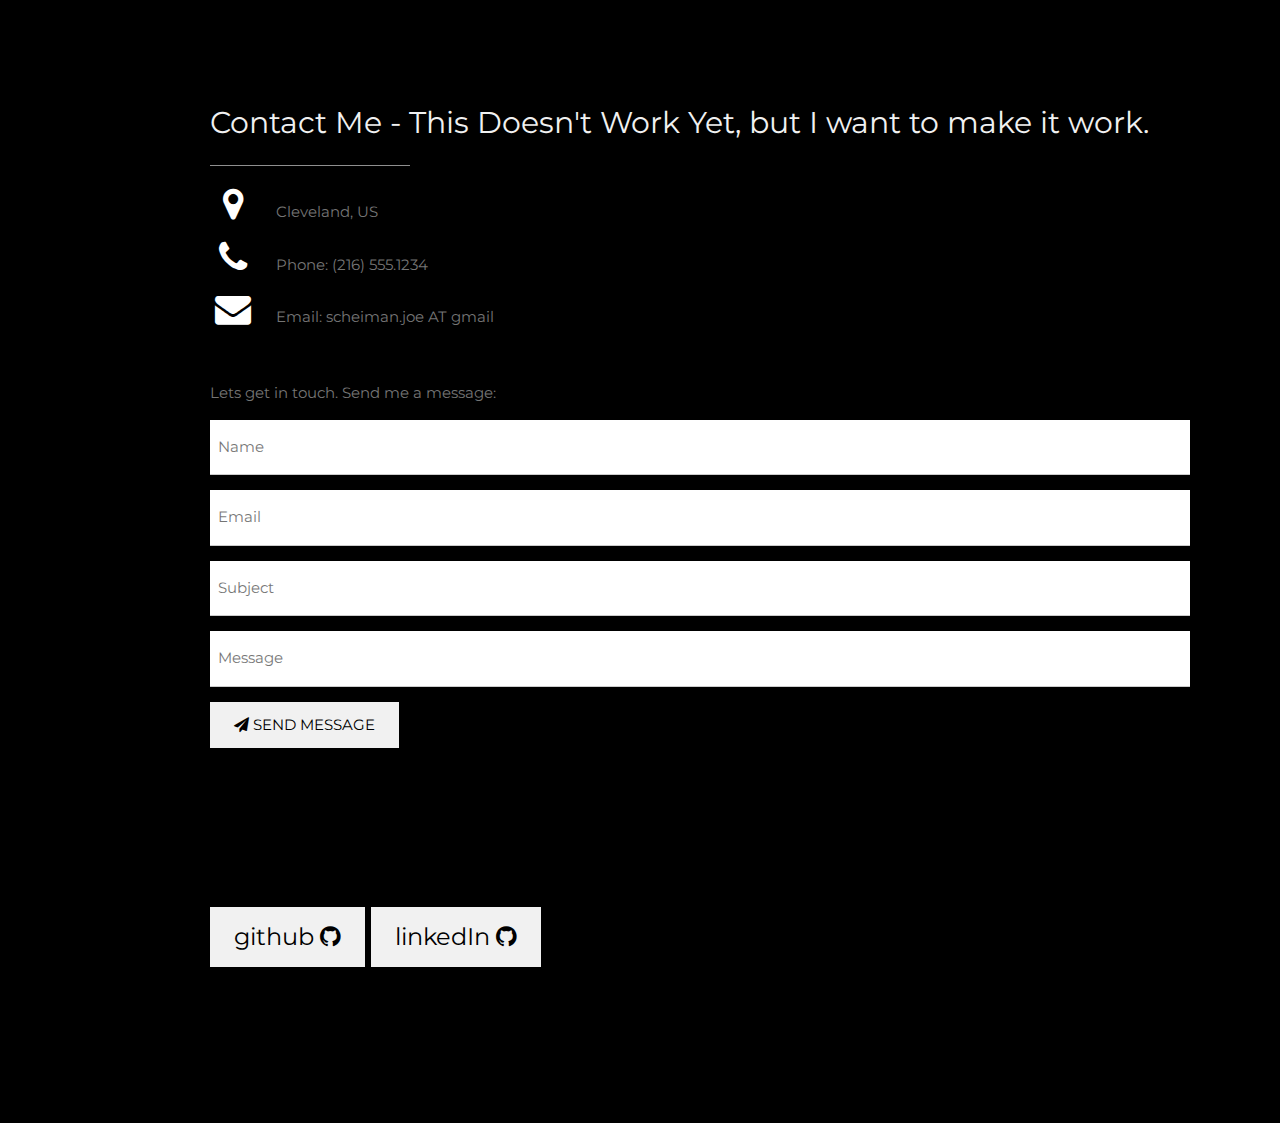
==== commit d8829add: "okay-ish more" ====
--- a/index.html
+++ b/index.html
@@ -107,13 +107,20 @@
             <div class="w3-white">
                 <div class="w3-dark-grey" style="height:28px;width:95%"></div>
             </div>
+            <p class="w3-wide">Web Development</p>
+            <div class="w3-white">
+                <div class="w3-dark-grey" style="height:28px;width:59%"></div>
+            </div>
             <p class="w3-wide">Talking Concisely</p>
             <div class="w3-white">
                 <div class="w3-dark-grey" style="height:28px;width:27%"></div>
-            </div><br>
-
-            <div class="w3-row w3-center w3-padding-16 w3-section w3-light-grey">
-                <div class="w3-quarter w3-section">
+            </div>
+            <br>
+            <br>
+            <br>
+
+            <!-- <div class="w3-row w3-center w3-padding-16 w3-section w3-light-grey"> -->
+                <!-- <div class="w3-quarter w3-section">
                     <span class="w3-xlarge">11+</span><br>
                     Partners
                 </div>
@@ -128,8 +135,8 @@
                 <div class="w3-quarter w3-section">
                     <span class="w3-xlarge">150+</span><br>
                     Meetings
-                </div>
-            </div>
+                </div> -->
+            <!-- </div> -->
 
             <form method="get" action="files/Joe_Scheiman_Resume_Draft_20190214.pdf">
                 <!-- <button type="submit">Download!</button> -->
@@ -148,7 +155,10 @@
                 <button class="w3-button w3-light-grey w3-padding-large w3-section w3-hover-black">linkedIn 
                 <i class="fa fa-github"></i></button></a>
 
-            <!-- Grid for pricing tables
+            <br>
+            <br>
+            <br><br><br><br>
+                <!-- Grid for pricing tables
             <h3 class="w3-padding-16 w3-text-light-grey">My Price</h3>
             <div class="w3-row-padding" style="margin:0 -16px">
                 <div class="w3-half w3-margin-bottom">
@@ -231,7 +241,7 @@
             </div>
             <!-- End Portfolio Section -->
         </div>
-
+        <br><br><br><br><br><br><br><br><br><br>
         <!-- Contact Section -->
         <div class="w3-padding-64 w3-content w3-text-grey" id="contact">
             <h2 class="w3-text-light-grey">Contact Me - This Doesn't Work Yet, but I want to make it work.</h2>
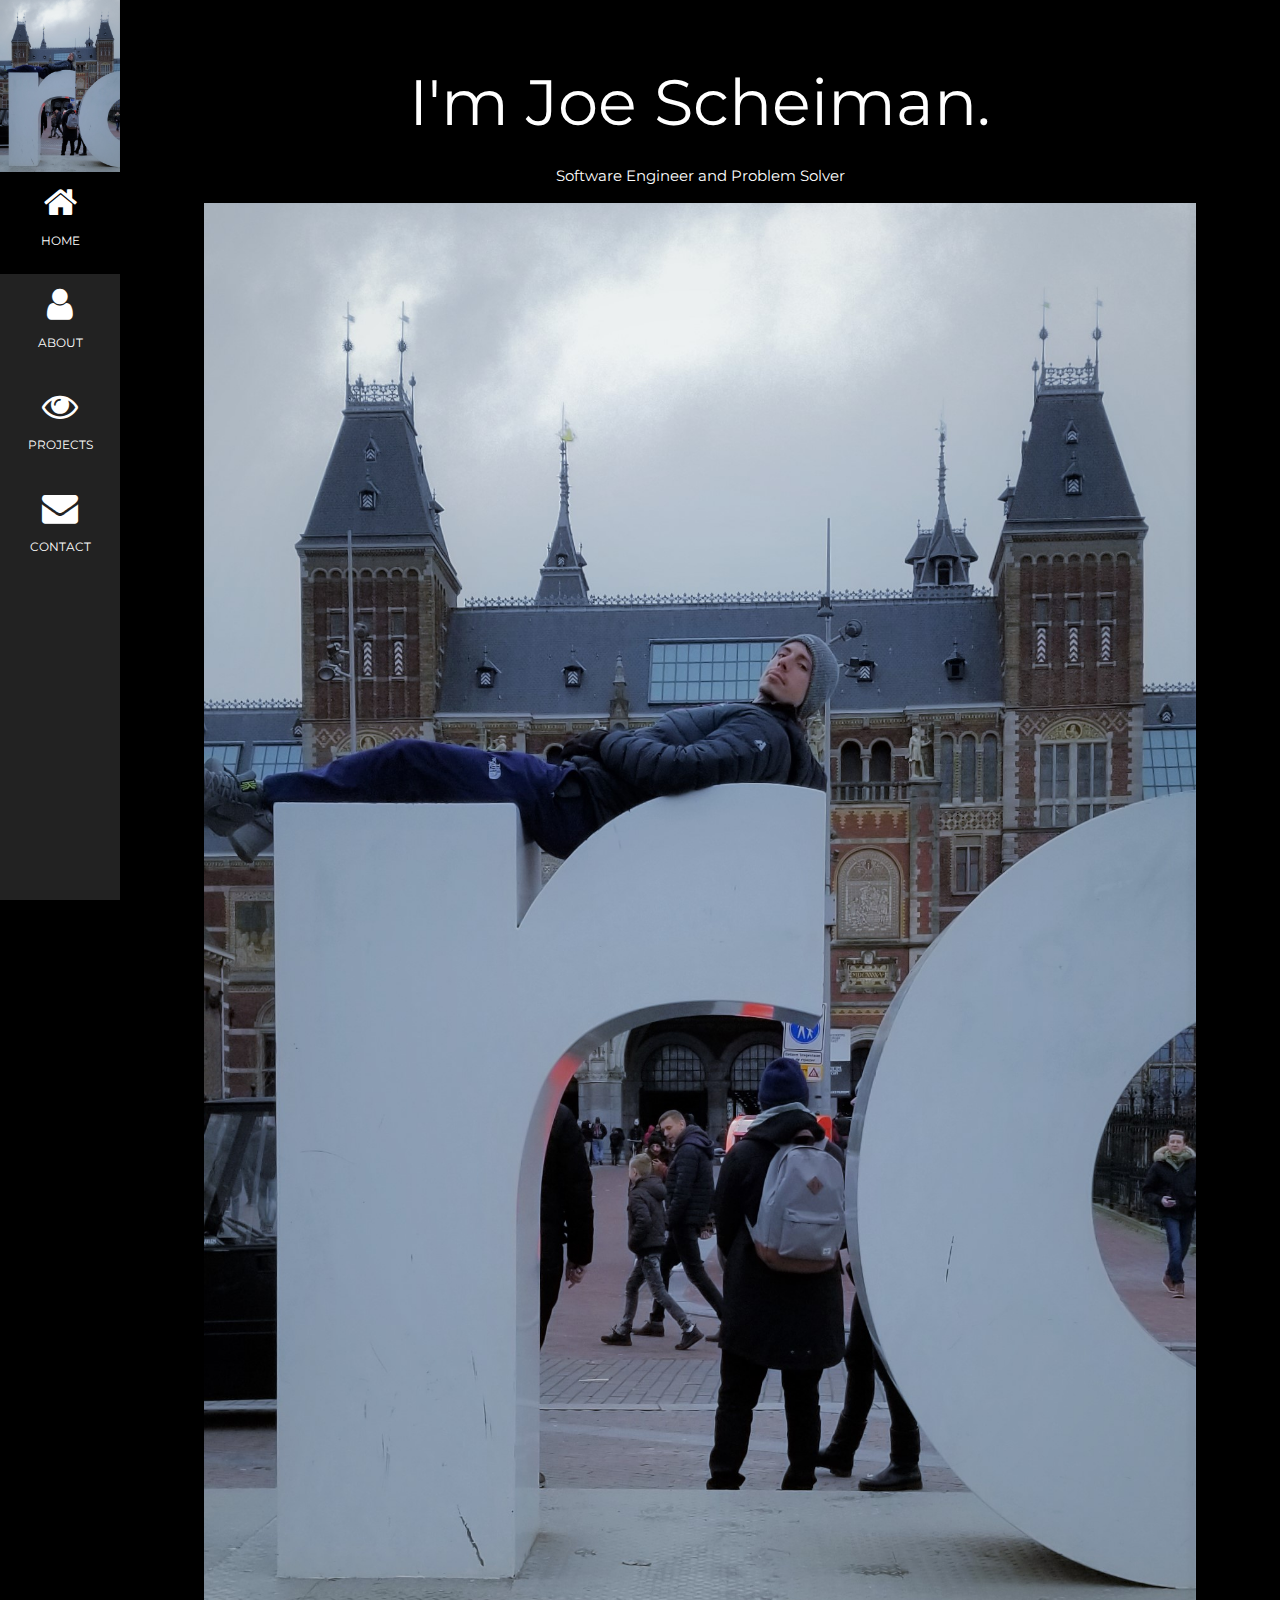
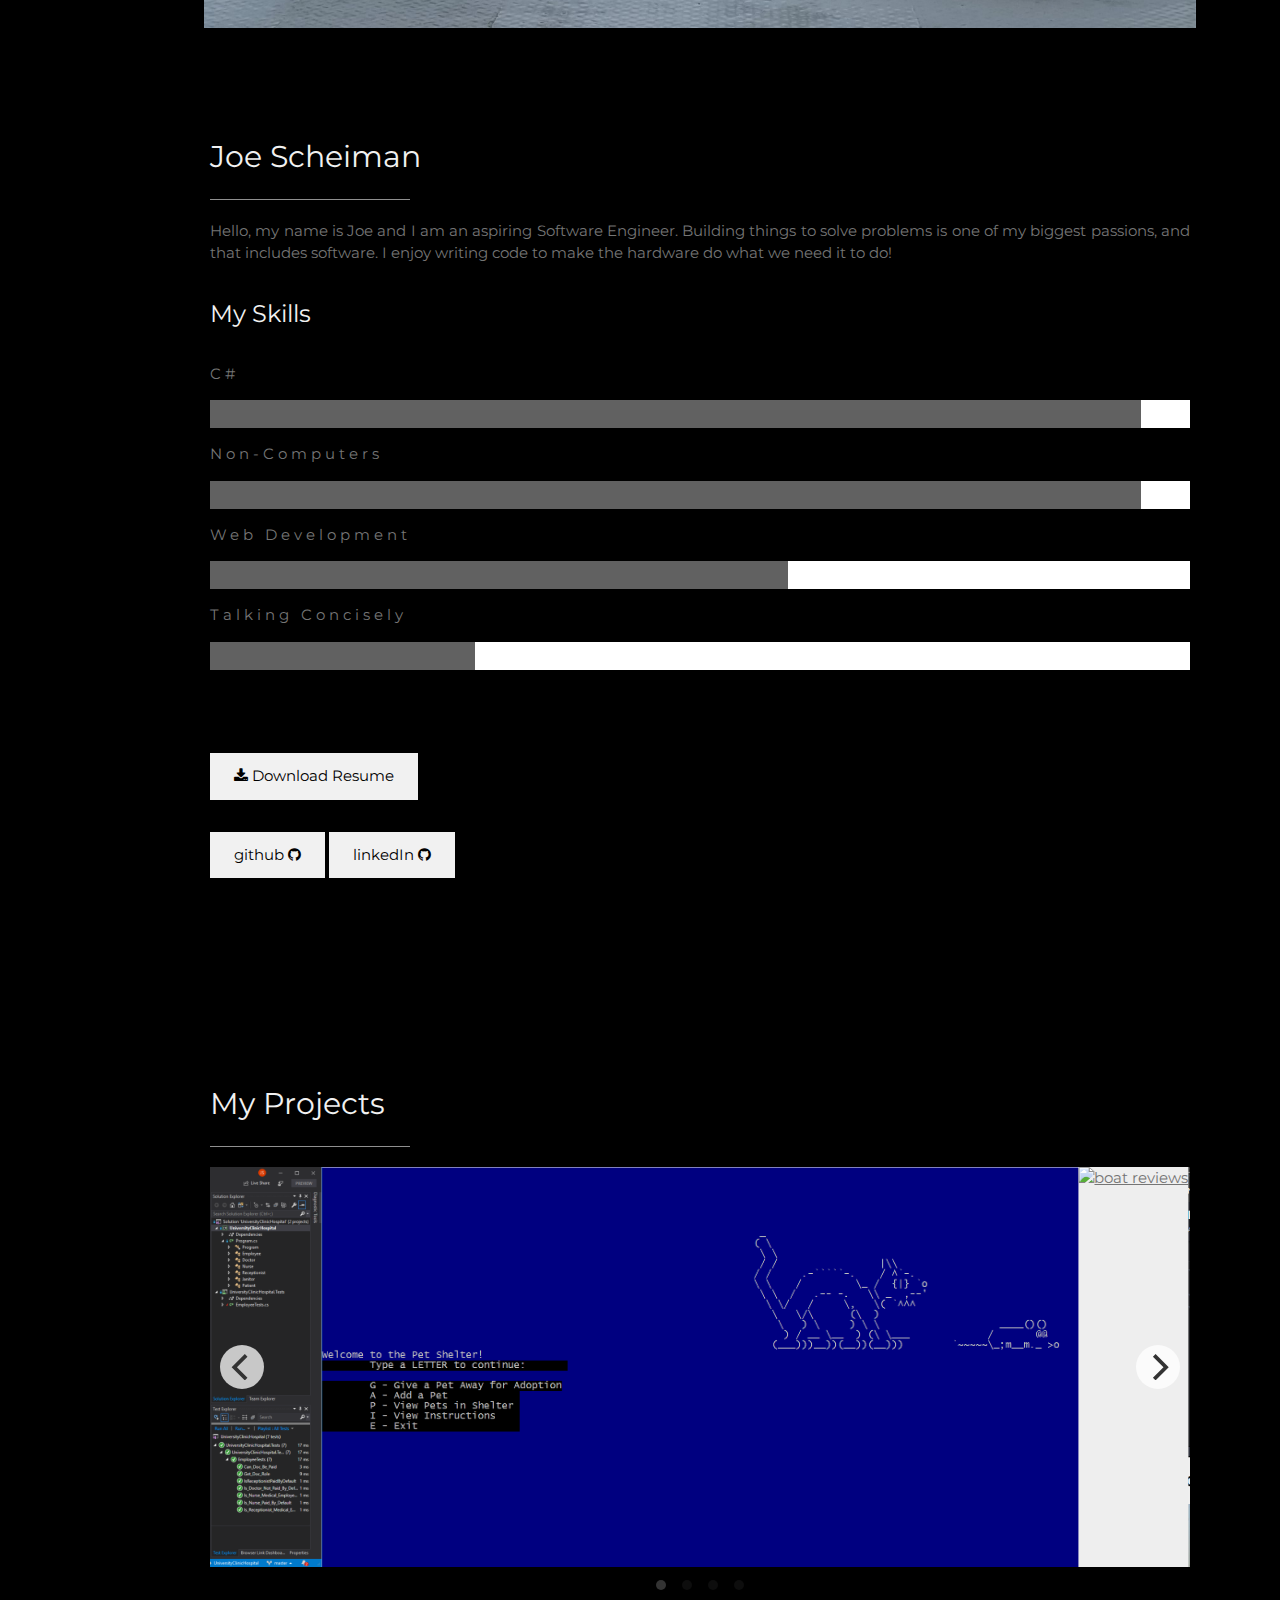
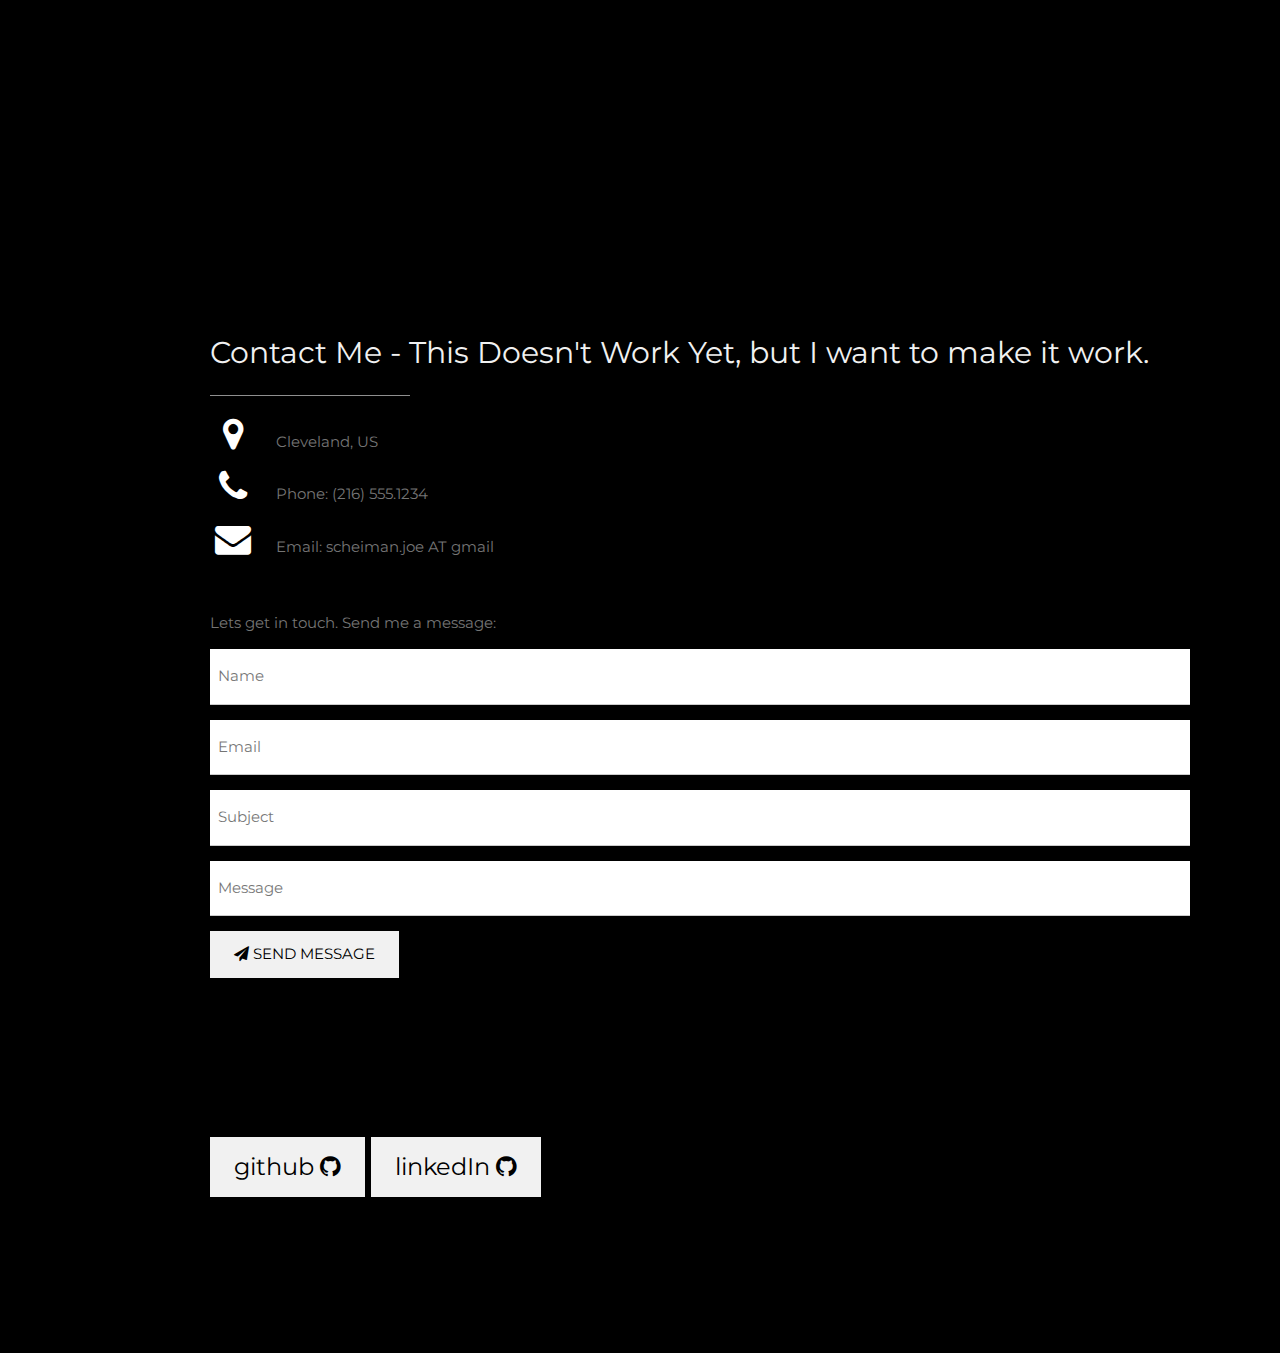
==== commit 4f1414e8: "Added carousel and another image for project." ====
--- a/index.html
+++ b/index.html
@@ -3,11 +3,12 @@
 <title>Joe Scheiman's Portfolio</title>
 <meta charset="UTF-8">
 <meta name="viewport" content="width=device-width, initial-scale=1">
-<link rel="stylesheet" href="style1.css">
+<link rel="stylesheet" href="css/style1.css">
+<link rel="stylesheet" href="css/flickity.css" media="screen">
 <link rel="stylesheet" href="https://fonts.googleapis.com/css?family=Montserrat">
 <link rel="stylesheet" href="https://fonts.googleapis.com/css?family=ZCOOL+QingKe+HuangYou">
 <link rel="stylesheet" href="https://cdnjs.cloudflare.com/ajax/libs/font-awesome/4.7.0/css/font-awesome.min.css">
-<script src="stuffs.js"></script>
+
 <style>
     body,
     h1,
@@ -151,65 +152,14 @@
             <a href="https://github.com/JoeScheiman/">
             <button class="w3-button w3-light-grey w3-padding-large w3-section w3-hover-black">github 
                 <i class="fa fa-github"></i></button></a>
-            <a href="https://www.linkedin.com/in/joe-scheiman-68576b21/">
+            <a href="https://www.linkedin.com/in/joe-scheiman/">
                 <button class="w3-button w3-light-grey w3-padding-large w3-section w3-hover-black">linkedIn 
                 <i class="fa fa-github"></i></button></a>
 
             <br>
             <br>
             <br><br><br><br>
-                <!-- Grid for pricing tables
-            <h3 class="w3-padding-16 w3-text-light-grey">My Price</h3>
-            <div class="w3-row-padding" style="margin:0 -16px">
-                <div class="w3-half w3-margin-bottom">
-                    <ul class="w3-ul w3-white w3-center w3-opacity w3-hover-opacity-off">
-                        <li class="w3-dark-grey w3-xlarge w3-padding-32">Basic</li>
-                        <li class="w3-padding-16">Web Design</li>
-                        <li class="w3-padding-16">Photography</li>
-                        <li class="w3-padding-16">5GB Storage</li>
-                        <li class="w3-padding-16">Mail Support</li>
-                        <li class="w3-padding-16">
-                            <h2>$ 10</h2>
-                            <span class="w3-opacity">per month</span>
-                        </li>
-                        <li class="w3-light-grey w3-padding-24">
-                            <button class="w3-button w3-white w3-padding-large w3-hover-black">Sign Up</button>
-                        </li>
-                    </ul>
-                </div>
-
-                <div class="w3-half">
-                    <ul class="w3-ul w3-white w3-center w3-opacity w3-hover-opacity-off">
-                        <li class="w3-dark-grey w3-xlarge w3-padding-32">Pro</li>
-                        <li class="w3-padding-16">Web Design</li>
-                        <li class="w3-padding-16">Photography</li>
-                        <li class="w3-padding-16">50GB Storage</li>
-                        <li class="w3-padding-16">Endless Support</li>
-                        <li class="w3-padding-16">
-                            <h2>$ 25</h2>
-                            <span class="w3-opacity">per month</span>
-                        </li>
-                        <li class="w3-light-grey w3-padding-24">
-                            <button class="w3-button w3-white w3-padding-large w3-hover-black">Sign Up</button>
-                        </li>
-                    </ul>
-                </div>-->
-                <!-- End Grid/Pricing tables -->
-            <!-- </div> -->
-
-            <!-- Testimonials -->
-            <!-- <h3 class="w3-padding-24 w3-text-light-grey">My Reputation</h3>
-            <img src="/w3images/bandmember.jpg" alt="Avatar" class="w3-left w3-circle w3-margin-right"
-                style="width:80px">
-            <p><span class="w3-large w3-margin-right">Chris Fox.</span> CEO at Mighty Schools.</p>
-            <p>Jane Doe saved us from a web disaster.</p><br>
-
-            <img src="/w3images/avatar_g2.jpg" alt="Avatar" class="w3-left w3-circle w3-margin-right"
-                style="width:80px">
-            <p><span class="w3-large w3-margin-right">Rebecca Flex.</span> CEO at Company.</p>
-            <p>No one is better than Jane Doe.</p> -->
-            <!-- End About Section -->
-        <!-- </div> --> 
+
 
         <!-- Portfolio Section -->
         <div class="w3-padding-64 w3-content" id="projects">
@@ -218,7 +168,7 @@
 
             <!-- Grid for projects -->
             
-            <div class="flex-grid" style="margin:1% 10px">
+            <!-- <div class="flex-grid" style="margin:1% 10px">
                 <div class="w3-third w3-hover-opacity">
                     <a href="https://github.com/JoeScheiman/VirtualPetsAmok" rel="noopener noreferrer" target="_blank">
                     <img src="img/VirtualPets.PNG" class="w3-image" style="width:95%" >
@@ -226,19 +176,48 @@
                 </div>
             
                 <div class="w3-third w3-hover-opacity">
-                    <!-- <img src="img/vp2.PNG" style="width:90%"> -->
+                    
                     <a href="https://github.com/JoeScheiman/VirtualPetsAmok" rel="noopener noreferrer" target="_blank">
                     <img src="img/VirtualPets.PNG" class="w3-image" style="width:95%">
                     </a>
                 </div>
                 <div class="w3-third w3-hover-opacity">
-                    <!-- <img src="img/vp3.PNG" style="width:90%"> -->
+                    
                     <a href="https://github.com/JoeScheiman/VirtualPetsAmok" rel="noopener noreferrer" target="_blank">
                     <img src="img/VirtualPets.PNG" class="w3-image" style="width:95%">
                 </a>
                 </div>
+                
+                </div> -->
                 <!-- End project grid -->
-            </div>
+                <!-- <div class="main-gallery-carousel" 
+                    data-flickity='{ "contain": true, "imagesLoaded": true , "wrapAround": true }'>
+                    <div class="carousel-gallery-cell">
+                        <a href="https://github.com/JoeScheiman/VirtualPetsAmok" rel="noopener noreferrer" target="_blank">
+                            <img src="img/VirtualPets.PNG" class="w3-image" style="width:95%">
+                        </a>
+                    </div>
+                    <div class="carousel-gallery-cell">
+                        <a href="https://github.com/JoeScheiman/VirtualPetsAmok" rel="noopener noreferrer" target="_blank">
+                            <img src="img/BoatReviewsScreenshot.png" class="w3-image" style="width:95%">
+                        </a>
+                    </div>
+                    <div class="carousel-gallery-cell">
+                        <a href="https://github.com/JoeScheiman/VirtualPetsAmok" rel="noopener noreferrer" target="_blank">
+                            <img src="img/UniversityScreenshot.png" class="w3-image" style="width:95%">
+                        </a>
+                    </div>
+            </div> -->
+        <div class="carousel" data-flickity='{ "imagesLoaded": true, "wrapAround" : true }'>
+        <a href="https://github.com/JoeScheiman/VirtualPetsAmok" rel="noopener noreferrer" target="_blank"><img src="img/VirtualPets.PNG"
+        alt="virtual pets" /></a>
+        <a href="https://github.com/Monstro33/BoatReviews" rel="noopener noreferrer" target="_blank"><img src="img/BoatReviewsScreenshot.PNG"
+        alt="boat reviews" /></a>
+        <a href="https://github.com/JoeScheiman/ColorfulRainConsole" rel="noopener noreferrer" target="_blank"><img src="img/RainScreenshot.png"
+        alt="drizzle" /></a>
+        <a href="https://github.com/JoeScheiman/University-Clinic-Hospital" rel="noopener noreferrer" target="_blank"><img src="img/UniversityScreenshot.png"
+        alt="university" /></a>
+        </div>
             <!-- End Portfolio Section -->
         </div>
         <br><br><br><br><br><br><br><br><br><br>
@@ -274,7 +253,7 @@
         <a href="https://github.com/JoeScheiman/">
             <button class="w3-button w3-light-grey w3-padding-large w3-section w3-hover-black">github
                 <i class="fa fa-github"></i></button></a>
-        <a href="https://www.linkedin.com/in/joe-scheiman-68576b21/">
+        <a href="https://www.linkedin.com/in/joe-scheiman/">
             <button class="w3-button w3-light-grey w3-padding-large w3-section w3-hover-black">linkedIn
                 <i class="fa fa-github"></i></button></a>
             
@@ -285,7 +264,10 @@
 
         <!-- END PAGE CONTENT -->
     </div>
-
+    <!-- SCRIPTS - Call them last in case there is an issue, page will still load. -->
+<script src="https://ajax.googleapis.com/ajax/libs/jquery/3.3.1/jquery.min.js"></script>
+<script src="js/flickity.pkgd.js"></script>
+<script src="js/stuffs.js"></script>
 </body>
 
 </html>--- a/css/style1.css
+++ b/css/style1.css
@@ -0,0 +1,314 @@
+html{box-sizing:border-box;scroll-behavior: smooth;}*,*:before,*:after{box-sizing:inherit}
+html{-ms-text-size-adjust:100%;-webkit-text-size-adjust:100%}body{margin:0}
+article,aside,details,figcaption,figure,footer,header,main,menu,nav,section,summary{display:block}
+audio,canvas,progress,video{display:inline-block}progress{vertical-align:baseline}
+audio:not([controls]){display:none;height:0}[hidden],template{display:none}
+a{background-color:transparent;-webkit-text-decoration-skip:objects}
+a:active,a:hover{outline-width:0}abbr[title]{border-bottom:none;text-decoration:underline;text-decoration:underline dotted}
+dfn{font-style:italic}mark{background:#ff0;color:#000}
+small{font-size:80%}sub,sup{font-size:75%;line-height:0;position:relative;vertical-align:baseline}
+sub{bottom:-0.25em}sup{top:-0.5em}figure{margin:1em 40px}img{border-style:none}svg:not(:root){overflow:hidden}
+code,kbd,pre,samp{font-family:monospace,monospace;font-size:1em}hr{box-sizing:content-box;height:0;overflow:visible}
+button,input,select,textarea{font:inherit;margin:0}optgroup{font-weight:bold}
+button,input{overflow:visible}button,select{text-transform:bold}
+button,html [type=button],[type=reset],[type=submit]{-webkit-appearance:button}
+button::-moz-focus-inner, [type=button]::-moz-focus-inner, [type=reset]::-moz-focus-inner, [type=submit]::-moz-focus-inner{border-style:none;padding:0}
+button:-moz-focusring, [type=button]:-moz-focusring, [type=reset]:-moz-focusring, [type=submit]:-moz-focusring{outline:1px dotted ButtonText}
+fieldset{border:1px solid #c0c0c0;margin:0 2px;padding:.35em .625em .75em}
+legend{color:inherit;display:table;max-width:100%;padding:0;white-space:normal}textarea{overflow:auto}
+[type=checkbox],[type=radio]{padding:0}
+[type=number]::-webkit-inner-spin-button,[type=number]::-webkit-outer-spin-button{height:auto}
+[type=search]{-webkit-appearance:textfield;outline-offset:-2px}
+[type=search]::-webkit-search-cancel-button,[type=search]::-webkit-search-decoration{-webkit-appearance:none}
+::-webkit-input-placeholder{color:inherit;opacity:0.54}
+::-webkit-file-upload-button{-webkit-appearance:button;font:inherit}
+/* End extract */
+/* html,body{font-family:Verdana,sans-serif;font-size:15px;line-height:1.5}html{overflow-x:hidden} */
+html,body{font-family: 'ZCOOL QingKe HuangYou', cursive;font-size:15px;line-height:1.5}html{overflow-x:hidden}
+h1{font-size:36px}h2{font-size:30px}h3{font-size:24px}h4{font-size:20px}h5{font-size:18px}h6{font-size:16px}.w3-serif{font-family:serif}
+h1,h2,h3,h4,h5,h6{font-family:"Segoe UI",Arial,sans-serif;font-weight:400;margin:10px 0}.w3-wide{letter-spacing:4px}
+hr{border:0;border-top:1px solid #eee;margin:20px 0}
+.w3-image{max-width:100%;height:auto}img{vertical-align:middle}a{color:inherit}
+.w3-table,.w3-table-all{border-collapse:collapse;border-spacing:0;width:100%;display:table}.w3-table-all{border:1px solid #ccc}
+.w3-bordered tr,.w3-table-all tr{border-bottom:1px solid #ddd}.w3-striped tbody tr:nth-child(even){background-color:#f1f1f1}
+.w3-table-all tr:nth-child(odd){background-color:#fff}.w3-table-all tr:nth-child(even){background-color:#f1f1f1}
+.w3-hoverable tbody tr:hover,.w3-ul.w3-hoverable li:hover{background-color:#ccc}.w3-centered tr th,.w3-centered tr td{text-align:center}
+.w3-table td,.w3-table th,.w3-table-all td,.w3-table-all th{padding:8px 8px;display:table-cell;text-align:left;vertical-align:top}
+.w3-table th:first-child,.w3-table td:first-child,.w3-table-all th:first-child,.w3-table-all td:first-child{padding-left:16px}
+.w3-btn,.w3-button{border:none;display:inline-block;padding:8px 16px;vertical-align:middle;overflow:hidden;text-decoration:none;color:inherit;background-color:inherit;text-align:center;cursor:pointer;white-space:nowrap}
+.w3-btn:hover{box-shadow:0 8px 16px 0 rgba(0,0,0,0.2),0 6px 20px 0 rgba(0,0,0,0.19)}
+.w3-btn,.w3-button{-webkit-touch-callout:none;-webkit-user-select:none;-khtml-user-select:none;-moz-user-select:none;-ms-user-select:none;user-select:none}   
+.w3-disabled,.w3-btn:disabled,.w3-button:disabled{cursor:not-allowed;opacity:0.3}.w3-disabled *,:disabled *{pointer-events:none}
+.w3-btn.w3-disabled:hover,.w3-btn:disabled:hover{box-shadow:none}
+.w3-badge,.w3-tag{background-color:#000;color:#fff;display:inline-block;padding-left:8px;padding-right:8px;text-align:center}.w3-badge{border-radius:50%}
+.w3-ul{list-style-type:none;padding:0;margin:0}.w3-ul li{padding:8px 16px;border-bottom:1px solid #ddd}.w3-ul li:last-child{border-bottom:none}
+.w3-tooltip,.w3-display-container{position:relative}.w3-tooltip .w3-text{display:none}.w3-tooltip:hover .w3-text{display:inline-block}
+.w3-ripple:active{opacity:0.5}.w3-ripple{transition:opacity 0s}
+.w3-input{padding:8px;display:block;border:none;border-bottom:1px solid #ccc;width:100%}
+.w3-select{padding:9px 0;width:100%;border:none;border-bottom:1px solid #ccc}
+.w3-dropdown-click,.w3-dropdown-hover{position:relative;display:inline-block;cursor:pointer}
+.w3-dropdown-hover:hover .w3-dropdown-content{display:block}
+.w3-dropdown-hover:first-child,.w3-dropdown-click:hover{background-color:#ccc;color:#000}
+.w3-dropdown-hover:hover > .w3-button:first-child,.w3-dropdown-click:hover > .w3-button:first-child{background-color:#ccc;color:#000}
+.w3-dropdown-content{cursor:auto;color:#000;background-color:#fff;display:none;position:absolute;min-width:160px;margin:0;padding:0;z-index:1}
+.w3-check,.w3-radio{width:24px;height:24px;position:relative;top:6px}
+.w3-sidebar{height:100%;width:200px;background-color:#fff;position:fixed!important;z-index:1;overflow:auto}
+.w3-bar-block .w3-dropdown-hover,.w3-bar-block .w3-dropdown-click{width:100%}
+.w3-bar-block .w3-dropdown-hover .w3-dropdown-content,.w3-bar-block .w3-dropdown-click .w3-dropdown-content{min-width:100%}
+.w3-bar-block .w3-dropdown-hover .w3-button,.w3-bar-block .w3-dropdown-click .w3-button{width:100%;text-align:left;padding:8px 16px}
+.w3-main,#main{transition:margin-left .4s}
+.w3-modal{z-index:3;display:none;padding-top:100px;position:fixed;left:0;top:0;width:100%;height:100%;overflow:auto;background-color:rgb(0,0,0);background-color:rgba(0,0,0,0.4)}
+.w3-modal-content{margin:auto;background-color:#fff;position:relative;padding:0;outline:0;width:600px}
+.w3-bar{width:100%;overflow:hidden}.w3-center .w3-bar{display:inline-block;width:auto}
+.w3-bar .w3-bar-item{padding:8px 16px;float:left;width:auto;border:none;display:block;outline:0}
+.w3-bar .w3-dropdown-hover,.w3-bar .w3-dropdown-click{position:static;float:left}
+.w3-bar .w3-button{white-space:normal}
+.w3-bar-block .w3-bar-item{width:100%;display:block;padding:8px 16px;text-align:left;border:none;white-space:normal;float:none;outline:0}
+.w3-bar-block.w3-center .w3-bar-item{text-align:center}.w3-block{display:block;width:100%}
+.w3-responsive{display:block;overflow-x:auto}
+.w3-container:after,.w3-container:before,.w3-panel:after,.w3-panel:before,.w3-row:after,.w3-row:before,.w3-row-padding:after,.w3-row-padding:before,
+.w3-cell-row:before,.w3-cell-row:after,.w3-clear:after,.w3-clear:before,.w3-bar:before,.w3-bar:after{content:"";display:table;clear:both}
+.w3-col,.w3-half,.w3-third,.w3-twothird,.w3-threequarter,.w3-quarter{float:left;width:100%}
+.w3-col.s1{width:8.33333%}.w3-col.s2{width:16.66666%}.w3-col.s3{width:24.99999%}.w3-col.s4{width:33.33333%}
+.w3-col.s5{width:41.66666%}.w3-col.s6{width:49.99999%}.w3-col.s7{width:58.33333%}.w3-col.s8{width:66.66666%}
+.w3-col.s9{width:74.99999%}.w3-col.s10{width:83.33333%}.w3-col.s11{width:91.66666%}.w3-col.s12{width:99.99999%}
+@media (min-width:601px){.w3-col.m1{width:8.33333%}.w3-col.m2{width:16.66666%}.w3-col.m3,.w3-quarter{width:24.99999%}.w3-col.m4,.w3-third{width:33.33333%}
+.w3-col.m5{width:41.66666%}.w3-col.m6,.w3-half{width:49.99999%}.w3-col.m7{width:58.33333%}.w3-col.m8,.w3-twothird{width:66.66666%}
+.w3-col.m9,.w3-threequarter{width:74.99999%}.w3-col.m10{width:83.33333%}.w3-col.m11{width:91.66666%}.w3-col.m12{width:99.99999%}}
+@media (min-width:993px){.w3-col.l1{width:8.33333%}.w3-col.l2{width:16.66666%}.w3-col.l3{width:24.99999%}.w3-col.l4{width:33.33333%}
+.w3-col.l5{width:41.66666%}.w3-col.l6{width:49.99999%}.w3-col.l7{width:58.33333%}.w3-col.l8{width:66.66666%}
+.w3-col.l9{width:74.99999%}.w3-col.l10{width:83.33333%}.w3-col.l11{width:91.66666%}.w3-col.l12{width:99.99999%}}
+.w3-rest{overflow:hidden}.w3-stretch{margin-left:-16px;margin-right:-16px}
+.w3-content,.w3-auto{margin-left:auto;margin-right:auto}.w3-content{max-width:980px}.w3-auto{max-width:1140px}
+.w3-cell-row{display:table;width:100%}.w3-cell{display:table-cell}
+.w3-cell-top{vertical-align:top}.w3-cell-middle{vertical-align:middle}.w3-cell-bottom{vertical-align:bottom}
+.w3-hide{display:none!important}.w3-show-block,.w3-show{display:block!important}.w3-show-inline-block{display:inline-block!important}
+@media (max-width:1205px){.w3-auto{max-width:95%}}
+@media (max-width:600px){.w3-modal-content{margin:0 10px;width:auto!important}.w3-modal{padding-top:30px}
+.w3-dropdown-hover.w3-mobile .w3-dropdown-content,.w3-dropdown-click.w3-mobile .w3-dropdown-content{position:relative}	
+.w3-hide-small{display:none!important}.w3-mobile{display:block;width:100%!important}.w3-bar-item.w3-mobile,.w3-dropdown-hover.w3-mobile,.w3-dropdown-click.w3-mobile{text-align:center}
+.w3-dropdown-hover.w3-mobile,.w3-dropdown-hover.w3-mobile .w3-btn,.w3-dropdown-hover.w3-mobile .w3-button,.w3-dropdown-click.w3-mobile,.w3-dropdown-click.w3-mobile .w3-btn,.w3-dropdown-click.w3-mobile .w3-button{width:100%}}
+@media (max-width:768px){.w3-modal-content{width:500px}.w3-modal{padding-top:50px}}
+@media (min-width:993px){.w3-modal-content{width:900px}.w3-hide-large{display:none!important}.w3-sidebar.w3-collapse{display:block!important}}
+@media (max-width:992px) and (min-width:601px){.w3-hide-medium{display:none!important}}
+@media (max-width:992px){.w3-sidebar.w3-collapse{display:none}.w3-main{margin-left:0!important;margin-right:0!important}.w3-auto{max-width:100%}}
+.w3-top,.w3-bottom{position:fixed;width:100%;z-index:1}.w3-top{top:0}.w3-bottom{bottom:0}
+.w3-overlay{position:fixed;display:none;width:100%;height:100%;top:0;left:0;right:0;bottom:0;background-color:rgba(0,0,0,0.5);z-index:2}
+.w3-display-topleft{position:absolute;left:0;top:0}.w3-display-topright{position:absolute;right:0;top:0}
+.w3-display-bottomleft{position:absolute;left:0;bottom:0}.w3-display-bottomright{position:absolute;right:0;bottom:0}
+.w3-display-middle{position:absolute;top:50%;left:50%;transform:translate(-50%,-50%);-ms-transform:translate(-50%,-50%)}
+.w3-display-left{position:absolute;top:50%;left:0%;transform:translate(0%,-50%);-ms-transform:translate(-0%,-50%)}
+.w3-display-right{position:absolute;top:50%;right:0%;transform:translate(0%,-50%);-ms-transform:translate(0%,-50%)}
+.w3-display-topmiddle{position:absolute;left:50%;top:0;transform:translate(-50%,0%);-ms-transform:translate(-50%,0%)}
+.w3-display-bottommiddle{position:absolute;left:50%;bottom:0;transform:translate(-50%,0%);-ms-transform:translate(-50%,0%)}
+.w3-display-container:hover .w3-display-hover{display:block}.w3-display-container:hover span.w3-display-hover{display:inline-block}.w3-display-hover{display:none}
+.w3-display-position{position:absolute}
+.w3-circle{border-radius:50%}
+.w3-round-small{border-radius:2px}.w3-round,.w3-round-medium{border-radius:4px}.w3-round-large{border-radius:8px}.w3-round-xlarge{border-radius:16px}.w3-round-xxlarge{border-radius:32px}
+.w3-row-padding,.w3-row-padding>.w3-half,.w3-row-padding>.w3-third,.w3-row-padding>.w3-twothird,.w3-row-padding>.w3-threequarter,.w3-row-padding>.w3-quarter,.w3-row-padding>.w3-col{padding:0 8px}
+.w3-container,.w3-panel{padding:0.01em 16px}.w3-panel{margin-top:16px;margin-bottom:16px}
+.w3-code,.w3-codespan{font-family:Consolas,"courier new";font-size:16px}
+.w3-code{width:auto;background-color:#fff;padding:8px 12px;border-left:4px solid #4CAF50;word-wrap:break-word}
+.w3-codespan{color:crimson;background-color:#f1f1f1;padding-left:4px;padding-right:4px;font-size:110%}
+.w3-card,.w3-card-2{box-shadow:0 2px 5px 0 rgba(0,0,0,0.16),0 2px 10px 0 rgba(0,0,0,0.12)}
+.w3-card-4,.w3-hover-shadow:hover{box-shadow:0 4px 10px 0 rgba(0,0,0,0.2),0 4px 20px 0 rgba(0,0,0,0.19)}
+.w3-spin{animation:w3-spin 2s infinite linear}@keyframes w3-spin{0%{transform:rotate(0deg)}100%{transform:rotate(359deg)}}
+.w3-animate-fading{animation:fading 10s infinite}@keyframes fading{0%{opacity:0}50%{opacity:1}100%{opacity:0}}
+.w3-animate-opacity{animation:opac 0.8s}@keyframes opac{from{opacity:0} to{opacity:1}}
+.w3-animate-top{position:relative;animation:animatetop 0.4s}@keyframes animatetop{from{top:-300px;opacity:0} to{top:0;opacity:1}}
+.w3-animate-left{position:relative;animation:animateleft 0.4s}@keyframes animateleft{from{left:-300px;opacity:0} to{left:0;opacity:1}}
+.w3-animate-right{position:relative;animation:animateright 0.4s}@keyframes animateright{from{right:-300px;opacity:0} to{right:0;opacity:1}}
+.w3-animate-bottom{position:relative;animation:animatebottom 0.4s}@keyframes animatebottom{from{bottom:-300px;opacity:0} to{bottom:0;opacity:1}}
+.w3-animate-zoom {animation:animatezoom 0.6s}@keyframes animatezoom{from{transform:scale(0)} to{transform:scale(1)}}
+.w3-animate-input{transition:width 0.4s ease-in-out}.w3-animate-input:focus{width:100%!important}
+.w3-opacity,.w3-hover-opacity:hover{opacity:0.60}.w3-opacity-off,.w3-hover-opacity-off:hover{opacity:1}
+.w3-opacity-max{opacity:0.25}.w3-opacity-min{opacity:0.75}
+.w3-greyscale-max,.w3-grayscale-max,.w3-hover-greyscale:hover,.w3-hover-grayscale:hover{filter:grayscale(100%)}
+.w3-greyscale,.w3-grayscale{filter:grayscale(75%)}.w3-greyscale-min,.w3-grayscale-min{filter:grayscale(50%)}
+.w3-sepia{filter:sepia(75%)}.w3-sepia-max,.w3-hover-sepia:hover{filter:sepia(100%)}.w3-sepia-min{filter:sepia(50%)}
+.w3-tiny{font-size:10px!important}.w3-small{font-size:12px!important}.w3-medium{font-size:15px!important}.w3-large{font-size:18px!important}
+.w3-xlarge{font-size:24px!important}.w3-xxlarge{font-size:36px!important}.w3-xxxlarge{font-size:48px!important}.w3-jumbo{font-size:64px!important}
+.w3-left-align{text-align:left!important}.w3-right-align{text-align:right!important}.w3-justify{text-align:justify!important}.w3-center{text-align:center!important}
+.w3-border-0{border:0!important}.w3-border{border:1px solid #ccc!important}
+.w3-border-top{border-top:1px solid #ccc!important}.w3-border-bottom{border-bottom:1px solid #ccc!important}
+.w3-border-left{border-left:1px solid #ccc!important}.w3-border-right{border-right:1px solid #ccc!important}
+.w3-topbar{border-top:6px solid #ccc!important}.w3-bottombar{border-bottom:6px solid #ccc!important}
+.w3-leftbar{border-left:6px solid #ccc!important}.w3-rightbar{border-right:6px solid #ccc!important}
+.w3-section,.w3-code{margin-top:16px!important;margin-bottom:16px!important}
+.w3-margin{margin:16px!important}.w3-margin-top{margin-top:16px!important}.w3-margin-bottom{margin-bottom:16px!important}
+.w3-margin-left{margin-left:16px!important}.w3-margin-right{margin-right:16px!important}
+.w3-padding-small{padding:4px 8px!important}.w3-padding{padding:8px 16px!important}.w3-padding-large{padding:12px 24px!important}
+.w3-padding-16{padding-top:16px!important;padding-bottom:16px!important}.w3-padding-24{padding-top:24px!important;padding-bottom:24px!important}
+.w3-padding-32{padding-top:32px!important;padding-bottom:32px!important}.w3-padding-48{padding-top:48px!important;padding-bottom:48px!important}
+.w3-padding-64{padding-top:64px!important;padding-bottom:64px!important}
+.w3-left{float:left!important}.w3-right{float:right!important}
+.w3-button:hover{color:#000!important;background-color:#ccc!important}
+.w3-transparent,.w3-hover-none:hover{background-color:transparent!important}
+.w3-hover-none:hover{box-shadow:none!important}
+/* Colors */
+.w3-amber,.w3-hover-amber:hover{color:#000!important;background-color:#ffc107!important}
+.w3-aqua,.w3-hover-aqua:hover{color:#000!important;background-color:#00ffff!important}
+.w3-blue,.w3-hover-blue:hover{color:#fff!important;background-color:#2196F3!important}
+.w3-light-blue,.w3-hover-light-blue:hover{color:#000!important;background-color:#87CEEB!important}
+.w3-brown,.w3-hover-brown:hover{color:#fff!important;background-color:#795548!important}
+.w3-cyan,.w3-hover-cyan:hover{color:#000!important;background-color:#00bcd4!important}
+.w3-blue-grey,.w3-hover-blue-grey:hover,.w3-blue-gray,.w3-hover-blue-gray:hover{color:#fff!important;background-color:#607d8b!important}
+.w3-green,.w3-hover-green:hover{color:#fff!important;background-color:#4CAF50!important}
+.w3-light-green,.w3-hover-light-green:hover{color:#000!important;background-color:#8bc34a!important}
+.w3-indigo,.w3-hover-indigo:hover{color:#fff!important;background-color:#3f51b5!important}
+.w3-khaki,.w3-hover-khaki:hover{color:#000!important;background-color:#f0e68c!important}
+.w3-lime,.w3-hover-lime:hover{color:#000!important;background-color:#cddc39!important}
+.w3-orange,.w3-hover-orange:hover{color:#000!important;background-color:#ff9800!important}
+.w3-deep-orange,.w3-hover-deep-orange:hover{color:#fff!important;background-color:#ff5722!important}
+.w3-pink,.w3-hover-pink:hover{color:#fff!important;background-color:#e91e63!important}
+.w3-purple,.w3-hover-purple:hover{color:#fff!important;background-color:#9c27b0!important}
+.w3-deep-purple,.w3-hover-deep-purple:hover{color:#fff!important;background-color:#673ab7!important}
+.w3-red,.w3-hover-red:hover{color:#fff!important;background-color:#f44336!important}
+.w3-sand,.w3-hover-sand:hover{color:#000!important;background-color:#fdf5e6!important}
+.w3-teal,.w3-hover-teal:hover{color:#fff!important;background-color:#009688!important}
+.w3-yellow,.w3-hover-yellow:hover{color:#000!important;background-color:#ffeb3b!important}
+.w3-white,.w3-hover-white:hover{color:#000!important;background-color:#fff!important}
+.w3-black,.w3-hover-black:hover{color:#fff!important;background-color:#000!important}
+.w3-grey,.w3-hover-grey:hover,.w3-gray,.w3-hover-gray:hover{color:#000!important;background-color:#9e9e9e!important}
+.w3-light-grey,.w3-hover-light-grey:hover,.w3-light-gray,.w3-hover-light-gray:hover{color:#000!important;background-color:#f1f1f1!important}
+.w3-dark-grey,.w3-hover-dark-grey:hover,.w3-dark-gray,.w3-hover-dark-gray:hover{color:#fff!important;background-color:#616161!important}
+.w3-pale-red,.w3-hover-pale-red:hover{color:#000!important;background-color:#ffdddd!important}
+.w3-pale-green,.w3-hover-pale-green:hover{color:#000!important;background-color:#ddffdd!important}
+.w3-pale-yellow,.w3-hover-pale-yellow:hover{color:#000!important;background-color:#ffffcc!important}
+.w3-pale-blue,.w3-hover-pale-blue:hover{color:#000!important;background-color:#ddffff!important}
+.w3-text-amber,.w3-hover-text-amber:hover{color:#ffc107!important}
+.w3-text-aqua,.w3-hover-text-aqua:hover{color:#00ffff!important}
+.w3-text-blue,.w3-hover-text-blue:hover{color:#2196F3!important}
+.w3-text-light-blue,.w3-hover-text-light-blue:hover{color:#87CEEB!important}
+.w3-text-brown,.w3-hover-text-brown:hover{color:#795548!important}
+.w3-text-cyan,.w3-hover-text-cyan:hover{color:#00bcd4!important}
+.w3-text-blue-grey,.w3-hover-text-blue-grey:hover,.w3-text-blue-gray,.w3-hover-text-blue-gray:hover{color:#607d8b!important}
+.w3-text-green,.w3-hover-text-green:hover{color:#4CAF50!important}
+.w3-text-light-green,.w3-hover-text-light-green:hover{color:#8bc34a!important}
+.w3-text-indigo,.w3-hover-text-indigo:hover{color:#3f51b5!important}
+.w3-text-khaki,.w3-hover-text-khaki:hover{color:#b4aa50!important}
+.w3-text-lime,.w3-hover-text-lime:hover{color:#cddc39!important}
+.w3-text-orange,.w3-hover-text-orange:hover{color:#ff9800!important}
+.w3-text-deep-orange,.w3-hover-text-deep-orange:hover{color:#ff5722!important}
+.w3-text-pink,.w3-hover-text-pink:hover{color:#e91e63!important}
+.w3-text-purple,.w3-hover-text-purple:hover{color:#9c27b0!important}
+.w3-text-deep-purple,.w3-hover-text-deep-purple:hover{color:#673ab7!important}
+.w3-text-red,.w3-hover-text-red:hover{color:#f44336!important}
+.w3-text-sand,.w3-hover-text-sand:hover{color:#fdf5e6!important}
+.w3-text-teal,.w3-hover-text-teal:hover{color:#009688!important}
+.w3-text-yellow,.w3-hover-text-yellow:hover{color:#d2be0e!important}
+.w3-text-white,.w3-hover-text-white:hover{color:#fff!important}
+.w3-text-black,.w3-hover-text-black:hover{color:#000!important}
+.w3-text-grey,.w3-hover-text-grey:hover,.w3-text-gray,.w3-hover-text-gray:hover{color:#757575!important}
+.w3-text-light-grey,.w3-hover-text-light-grey:hover,.w3-text-light-gray,.w3-hover-text-light-gray:hover{color:#f1f1f1!important}
+.w3-text-dark-grey,.w3-hover-text-dark-grey:hover,.w3-text-dark-gray,.w3-hover-text-dark-gray:hover{color:#3a3a3a!important}
+.w3-border-amber,.w3-hover-border-amber:hover{border-color:#ffc107!important}
+.w3-border-aqua,.w3-hover-border-aqua:hover{border-color:#00ffff!important}
+.w3-border-blue,.w3-hover-border-blue:hover{border-color:#2196F3!important}
+.w3-border-light-blue,.w3-hover-border-light-blue:hover{border-color:#87CEEB!important}
+.w3-border-brown,.w3-hover-border-brown:hover{border-color:#795548!important}
+.w3-border-cyan,.w3-hover-border-cyan:hover{border-color:#00bcd4!important}
+.w3-border-blue-grey,.w3-hover-border-blue-grey:hover,.w3-border-blue-gray,.w3-hover-border-blue-gray:hover{border-color:#607d8b!important}
+.w3-border-green,.w3-hover-border-green:hover{border-color:#4CAF50!important}
+.w3-border-light-green,.w3-hover-border-light-green:hover{border-color:#8bc34a!important}
+.w3-border-indigo,.w3-hover-border-indigo:hover{border-color:#3f51b5!important}
+.w3-border-khaki,.w3-hover-border-khaki:hover{border-color:#f0e68c!important}
+.w3-border-lime,.w3-hover-border-lime:hover{border-color:#cddc39!important}
+.w3-border-orange,.w3-hover-border-orange:hover{border-color:#ff9800!important}
+.w3-border-deep-orange,.w3-hover-border-deep-orange:hover{border-color:#ff5722!important}
+.w3-border-pink,.w3-hover-border-pink:hover{border-color:#e91e63!important}
+.w3-border-purple,.w3-hover-border-purple:hover{border-color:#9c27b0!important}
+.w3-border-deep-purple,.w3-hover-border-deep-purple:hover{border-color:#673ab7!important}
+.w3-border-red,.w3-hover-border-red:hover{border-color:#f44336!important}
+.w3-border-sand,.w3-hover-border-sand:hover{border-color:#fdf5e6!important}
+.w3-border-teal,.w3-hover-border-teal:hover{border-color:#009688!important}
+.w3-border-yellow,.w3-hover-border-yellow:hover{border-color:#ffeb3b!important}
+.w3-border-white,.w3-hover-border-white:hover{border-color:#fff!important}
+.w3-border-black,.w3-hover-border-black:hover{border-color:#000!important}
+.w3-border-grey,.w3-hover-border-grey:hover,.w3-border-gray,.w3-hover-border-gray:hover{border-color:#9e9e9e!important}
+.w3-border-light-grey,.w3-hover-border-light-grey:hover,.w3-border-light-gray,.w3-hover-border-light-gray:hover{border-color:#f1f1f1!important}
+.w3-border-dark-grey,.w3-hover-border-dark-grey:hover,.w3-border-dark-gray,.w3-hover-border-dark-gray:hover{border-color:#616161!important}
+.w3-border-pale-red,.w3-hover-border-pale-red:hover{border-color:#ffe7e7!important}.w3-border-pale-green,.w3-hover-border-pale-green:hover{border-color:#e7ffe7!important}
+.w3-border-pale-yellow,.w3-hover-border-pale-yellow:hover{border-color:#ffffcc!important}.w3-border-pale-blue,.w3-hover-border-pale-blue:hover{border-color:#e7ffff!important}
+.flex-grid {
+  display: flex;
+}
+.col {
+  flex: 1;
+}
+.flex-grid-thirds {
+  display: flex;
+  justify-content: space-between;
+}
+.flex-grid-thirds .col {
+  width: 32%;
+}
+.zoom {
+  /* padding: 50px; */
+  /* background-color: rgb(13, 0, 128); */
+  transition: transform .2s;
+  width: 200px;
+  height: 200px;
+  margin: -16px auto;
+}
+
+.zoom:hover {
+  -ms-transform: scale(3); /* IE 9 */
+  -webkit-transform: scale(3); /* Safari 3-8 */
+  transform: scale(3); 
+}
+* {
+  box-sizing: border-box;
+}
+
+body {
+  font-family: sans-serif;
+}
+
+.main-gallery-carousel {
+  background: #EEE;
+}
+
+.carousel-gallery-cell {
+  /* width: 66%; */
+  /* height: 200px; */
+  /* margin-right: 10px; */
+  /* background: #8C8; */
+  border-radius: 5px;
+  counter-increment: carousel-cell;
+}
+.carousel-gallery-cell img {
+  display: block;
+  height: 400px;
+}
+
+* {
+  box-sizing: border-box;
+}
+
+body {
+  font-family: sans-serif;
+}
+
+/* force scrollbar, not necessary, but may reduce gaps. Setting a max-height on .carousel also works */
+html {
+  overflow-y: scroll;
+}
+
+.carousel {
+  background: #EEE;
+}
+
+.carousel img {
+  display: block;
+  height: 400px;
+}
+/* cell number */
+/* .carousel-gallery-cell:before {
+  display: block;
+  text-align: center;
+  content: counter(carousel-cell);
+  line-height: 200px;
+  font-size: 80px;
+  color: white;
+} */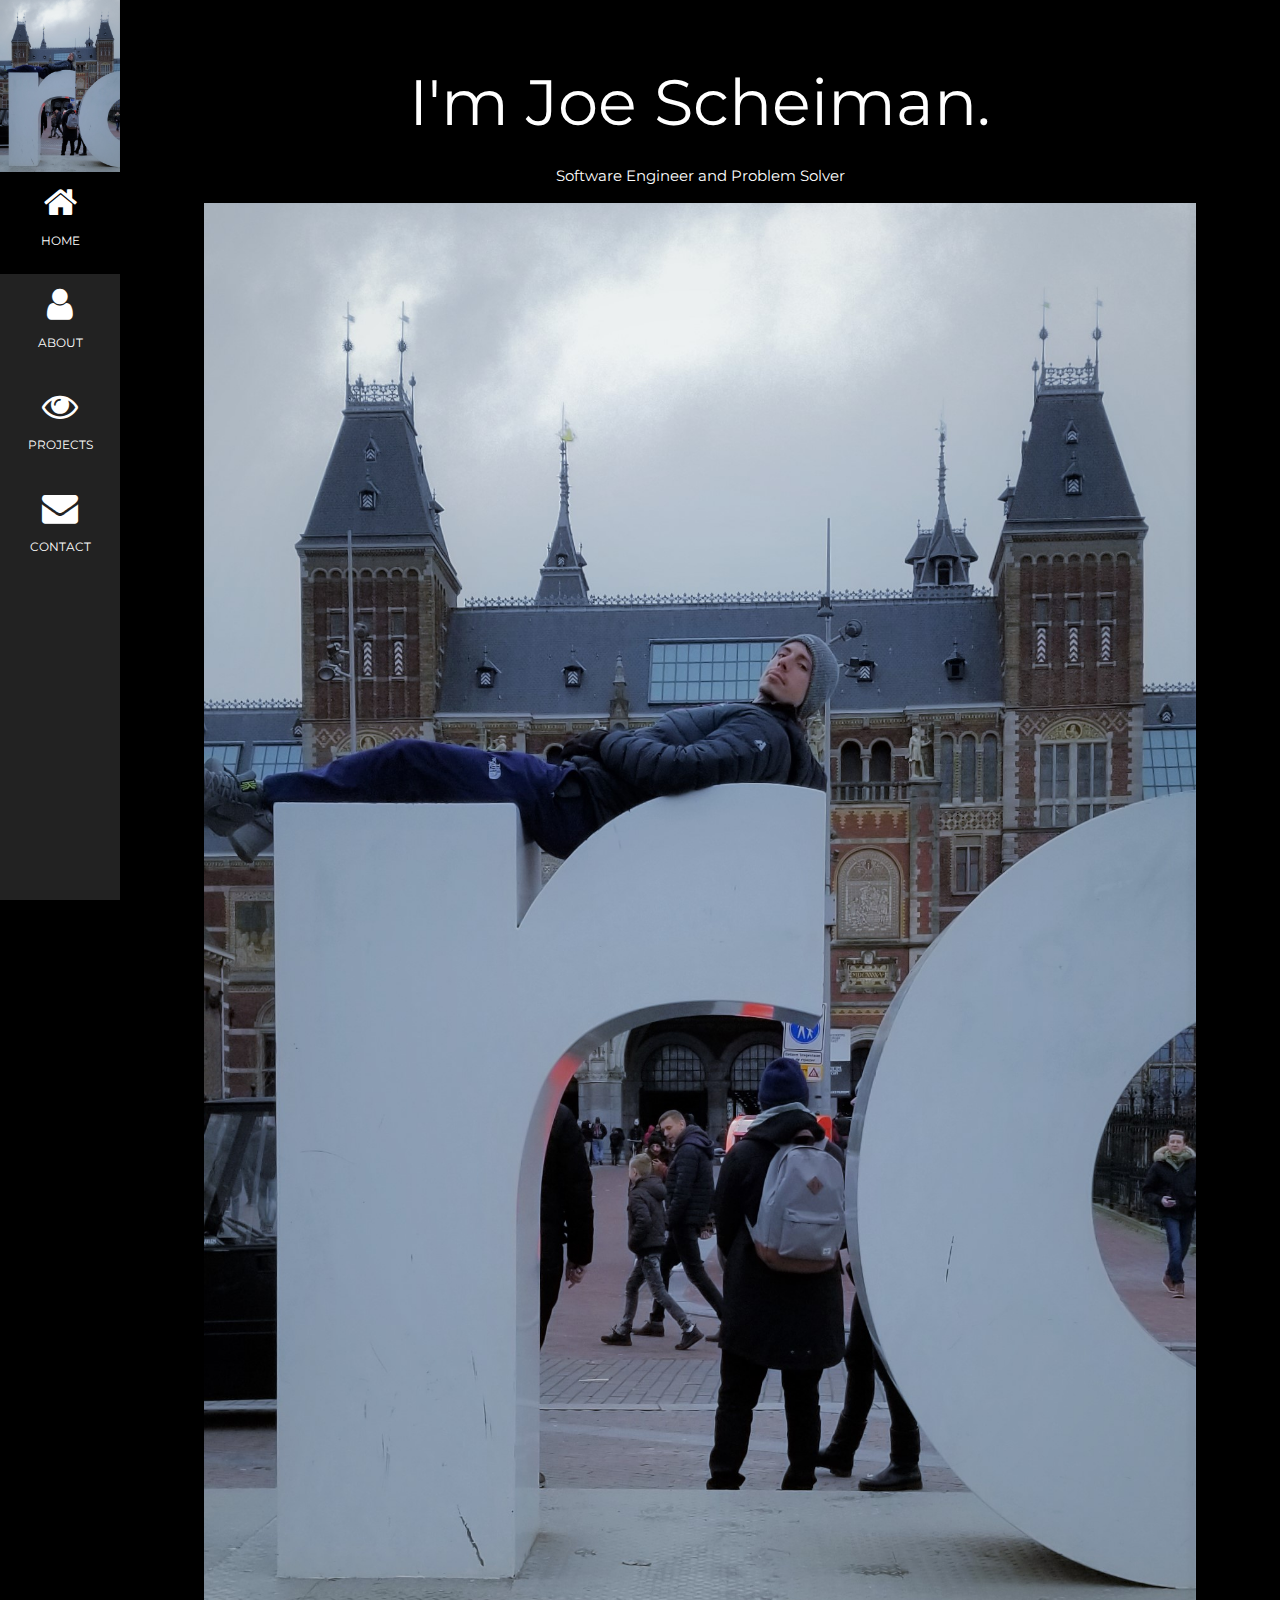
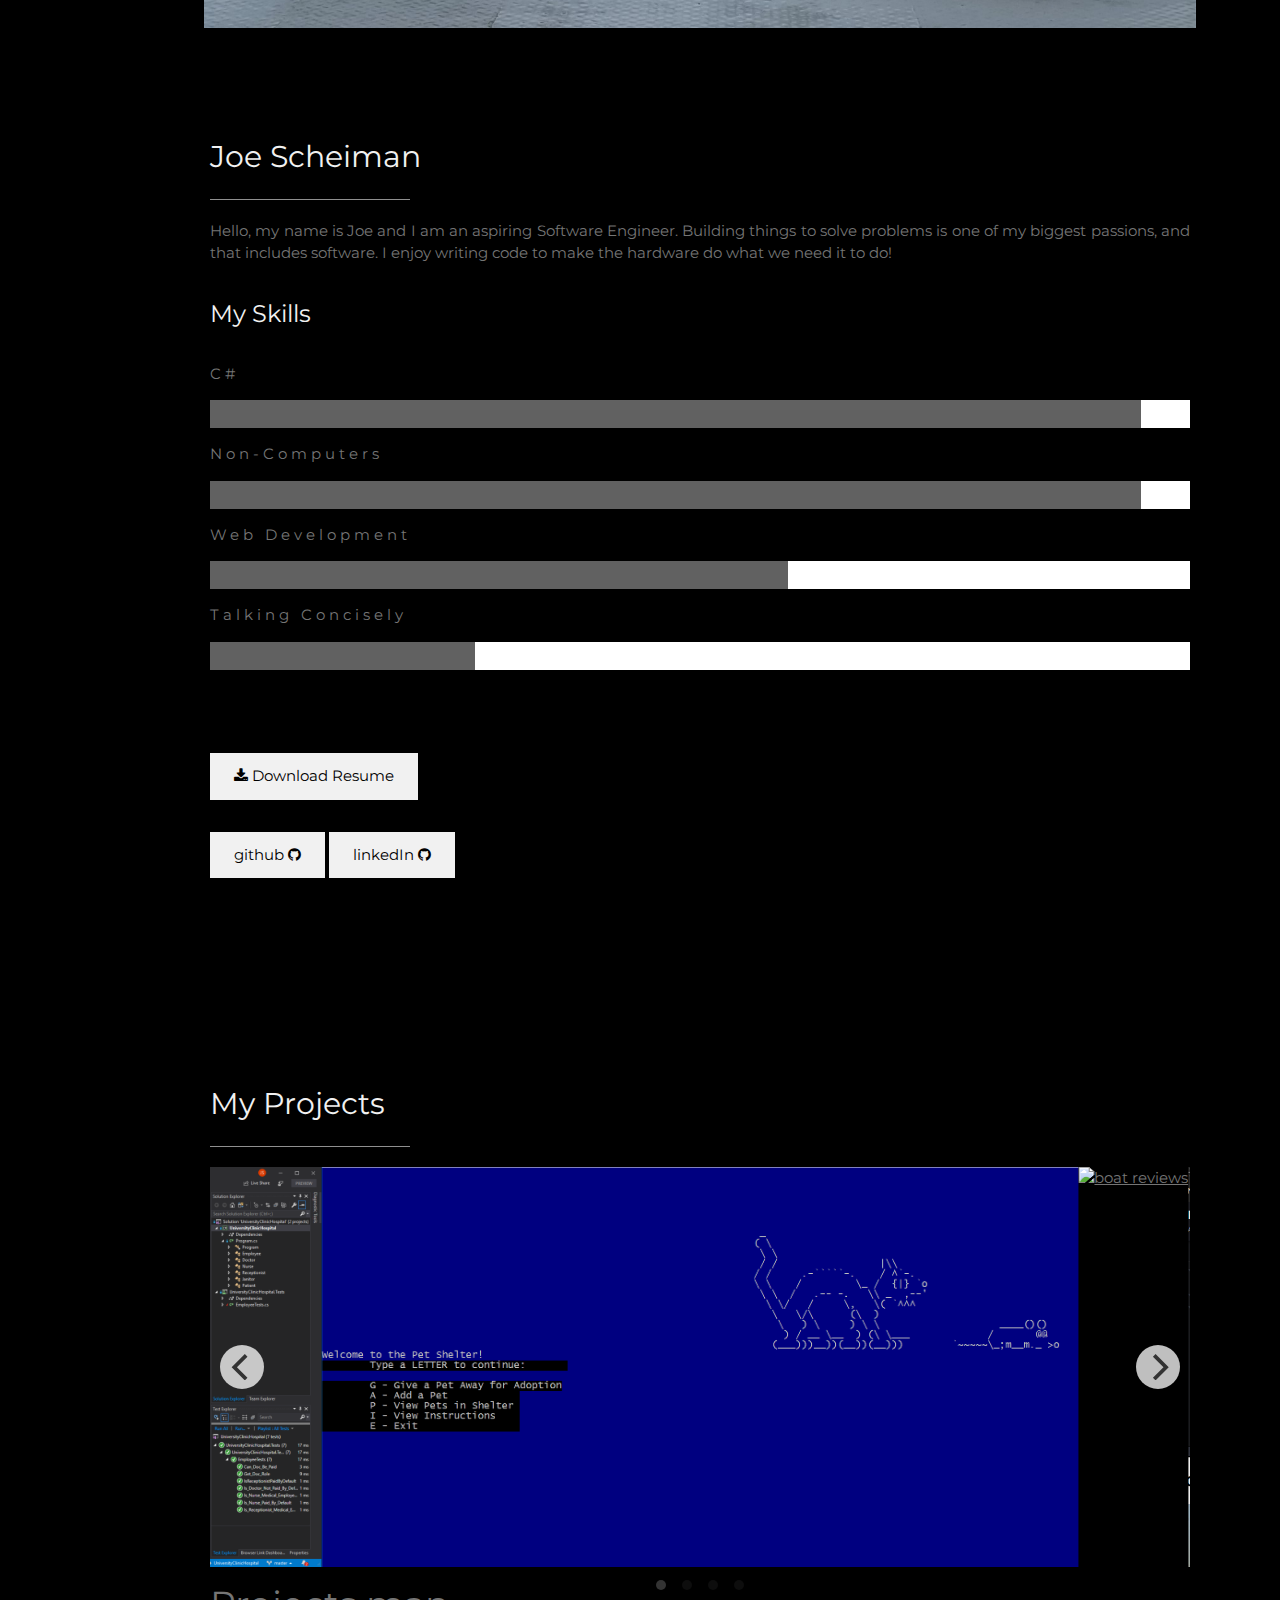
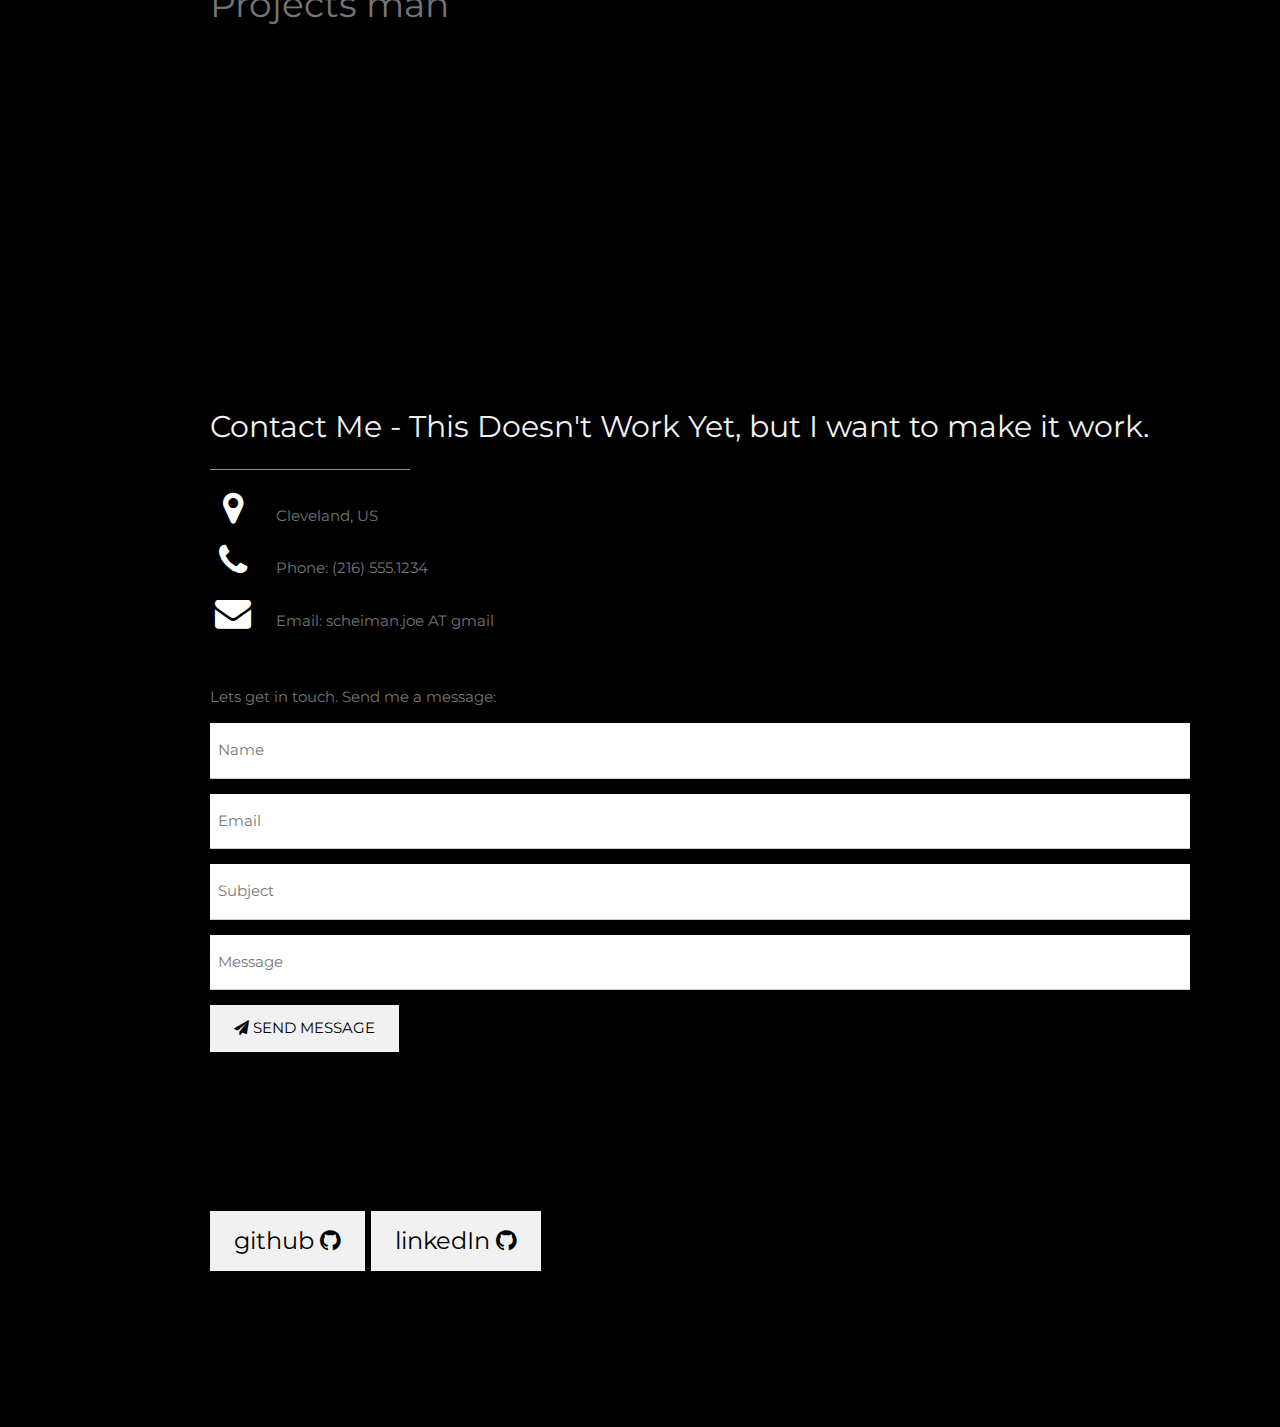
==== commit d7977e87: "Carousel Titles are Dynamic" ====
--- a/index.html
+++ b/index.html
@@ -208,7 +208,8 @@
                         </a>
                     </div>
             </div> -->
-        <div class="carousel" data-flickity='{ "imagesLoaded": true, "wrapAround" : true }'>
+        <div class="carousel">
+        <!-- data-flickity='{ "imagesLoaded": true, "wrapAround" : true }'> -->
         <a href="https://github.com/JoeScheiman/VirtualPetsAmok" rel="noopener noreferrer" target="_blank"><img src="img/VirtualPets.PNG"
         alt="virtual pets" /></a>
         <a href="https://github.com/Monstro33/BoatReviews" rel="noopener noreferrer" target="_blank"><img src="img/BoatReviewsScreenshot.PNG"
@@ -217,6 +218,9 @@
         alt="drizzle" /></a>
         <a href="https://github.com/JoeScheiman/University-Clinic-Hospital" rel="noopener noreferrer" target="_blank"><img src="img/UniversityScreenshot.png"
         alt="university" /></a>
+        </div>
+        <div class="carousel-text">
+            <h1 id="proj-title">Projects man</h1>
         </div>
             <!-- End Portfolio Section -->
         </div>
--- a/css/style1.css
+++ b/css/style1.css
@@ -257,30 +257,7 @@
   -webkit-transform: scale(3); /* Safari 3-8 */
   transform: scale(3); 
 }
-* {
-  box-sizing: border-box;
-}
-
-body {
-  font-family: sans-serif;
-}
-
-.main-gallery-carousel {
-  background: #EEE;
-}
-
-.carousel-gallery-cell {
-  /* width: 66%; */
-  /* height: 200px; */
-  /* margin-right: 10px; */
-  /* background: #8C8; */
-  border-radius: 5px;
-  counter-increment: carousel-cell;
-}
-.carousel-gallery-cell img {
-  display: block;
-  height: 400px;
-}
+
 
 * {
   box-sizing: border-box;
@@ -296,7 +273,7 @@
 }
 
 .carousel {
-  background: #EEE;
+  background: #000;
 }
 
 .carousel img {
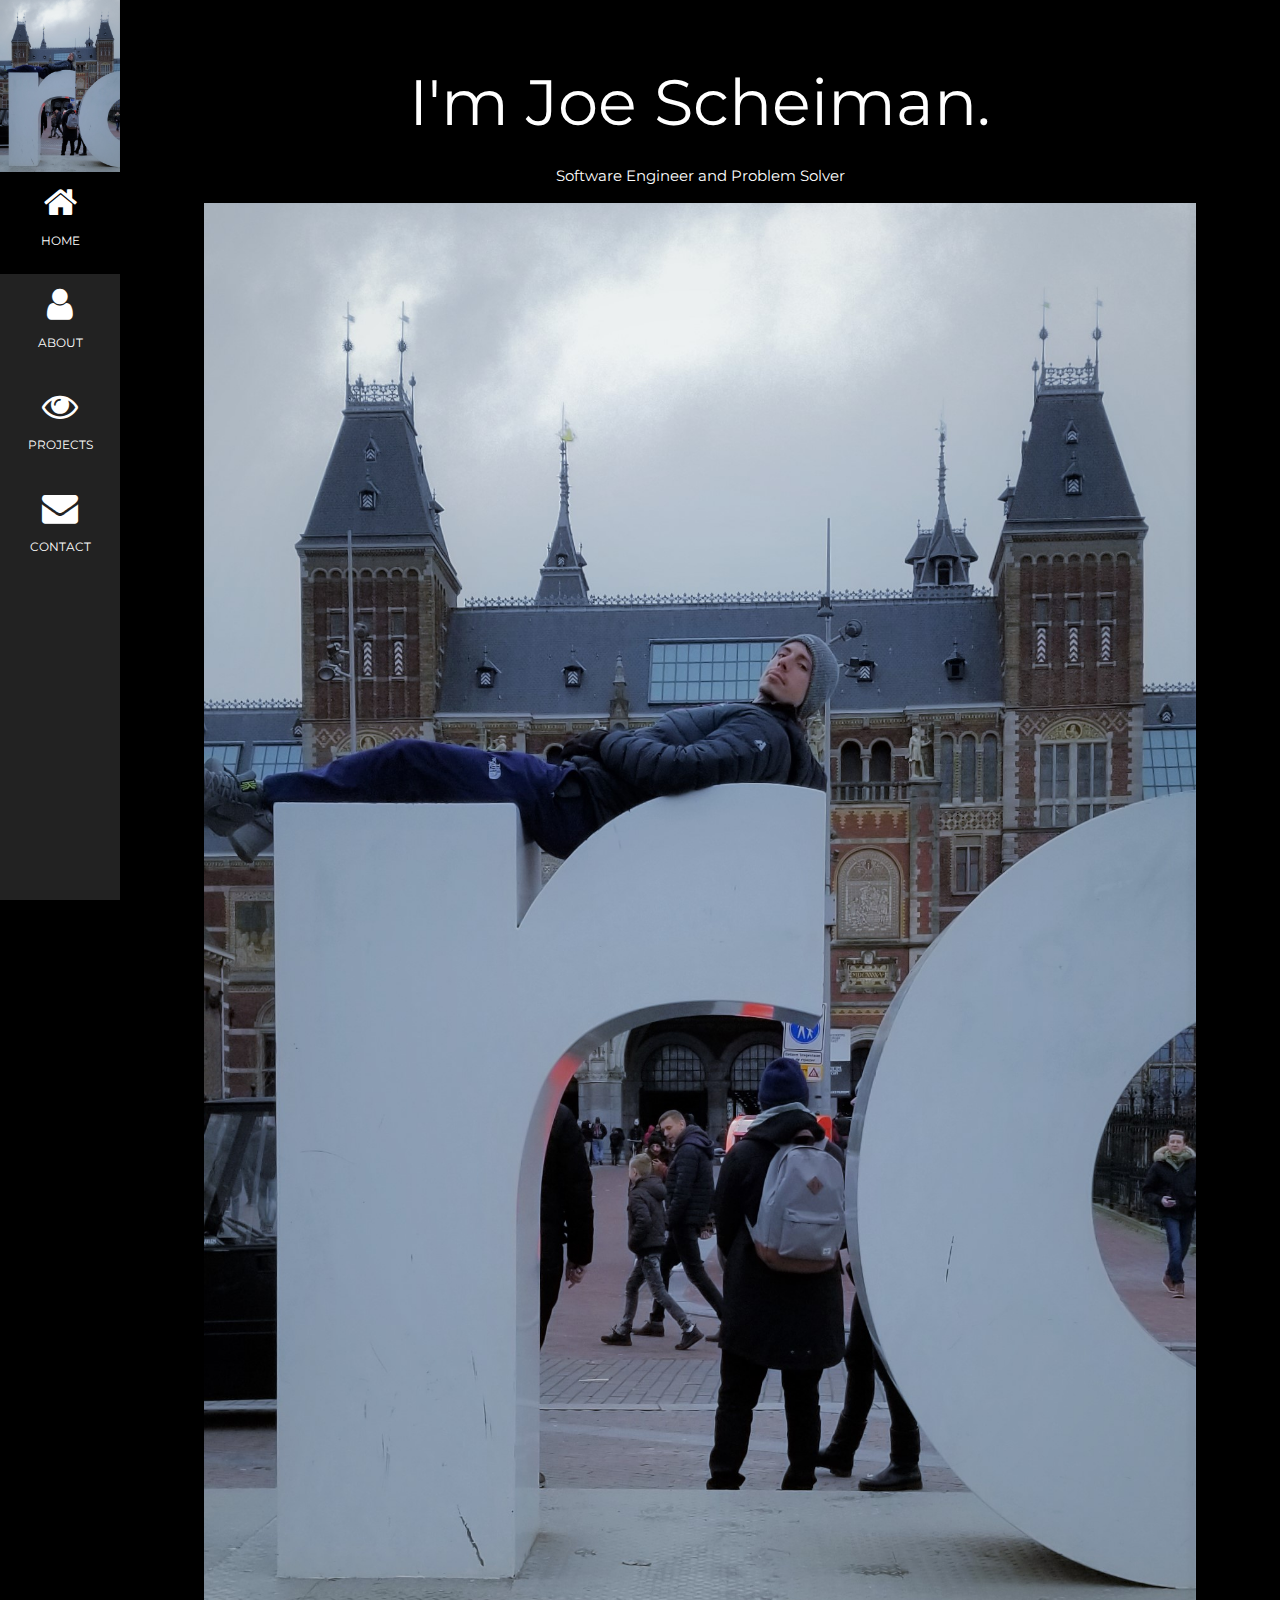
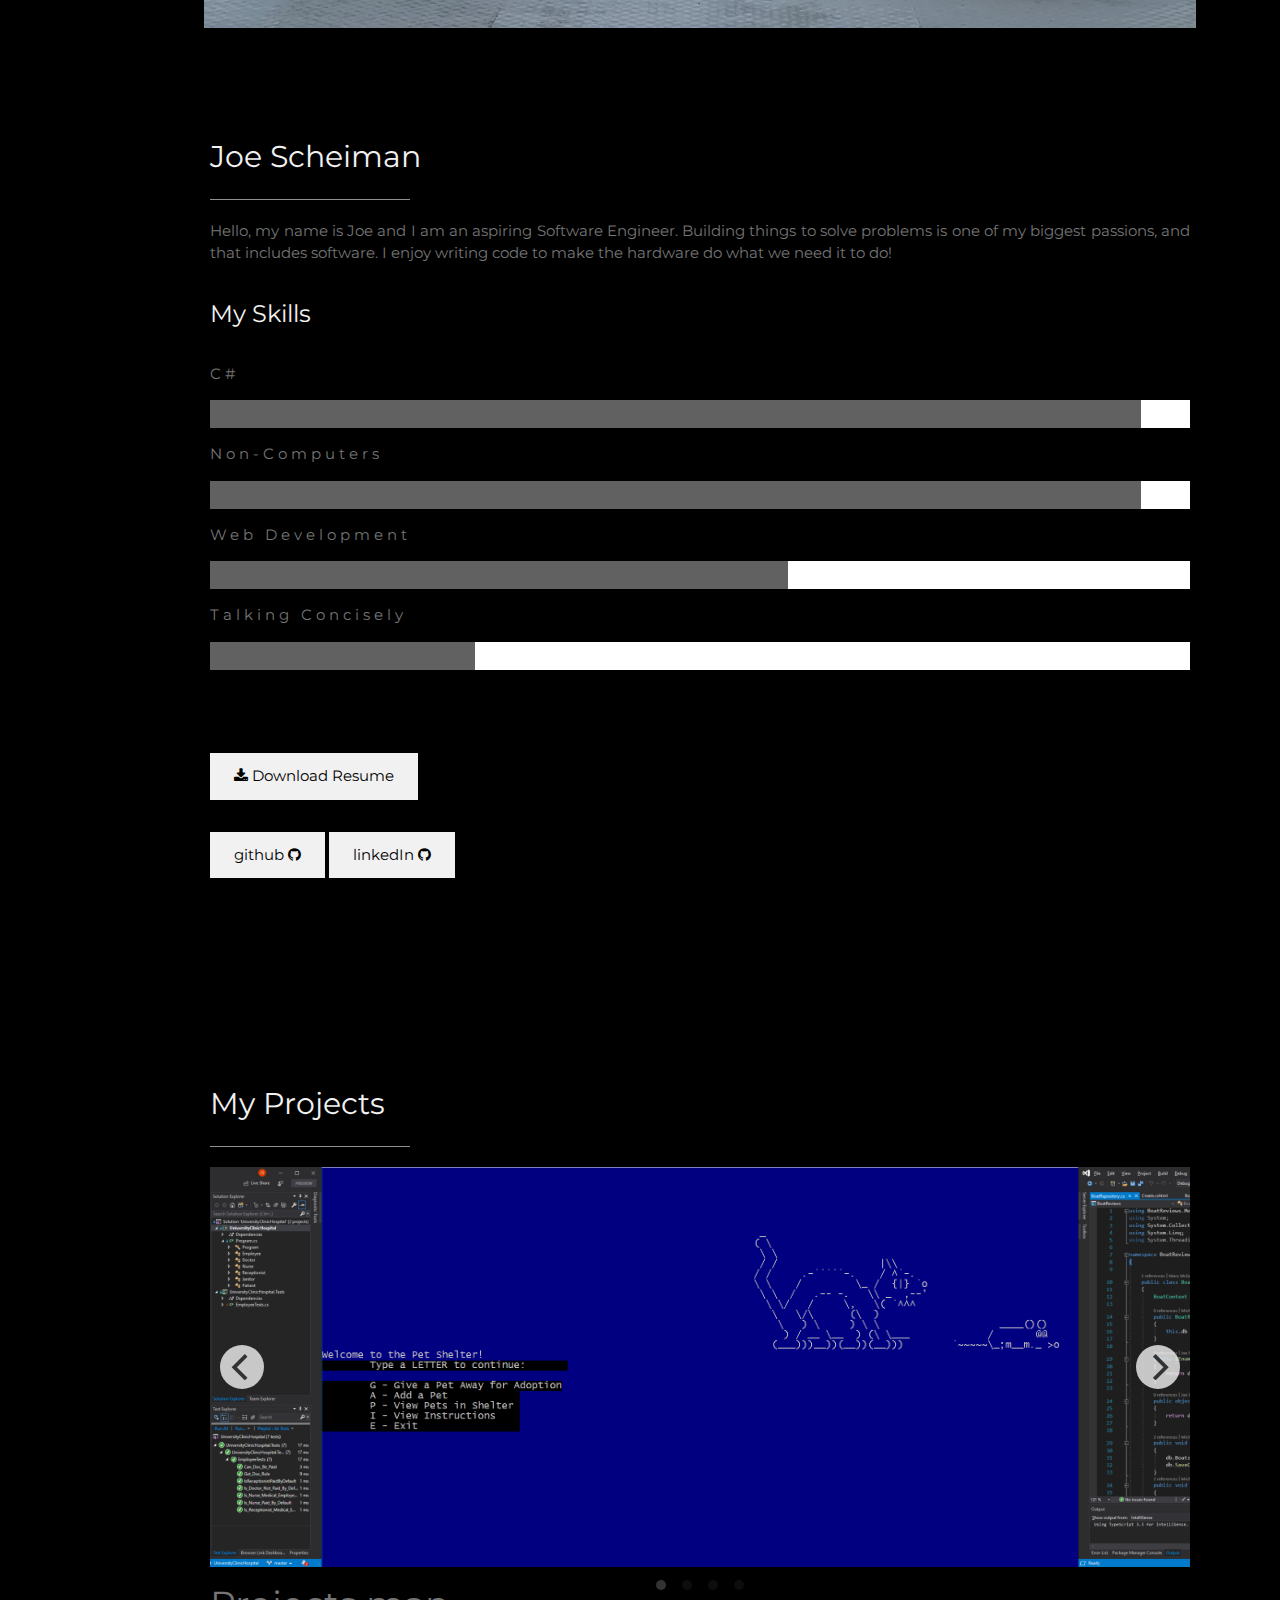
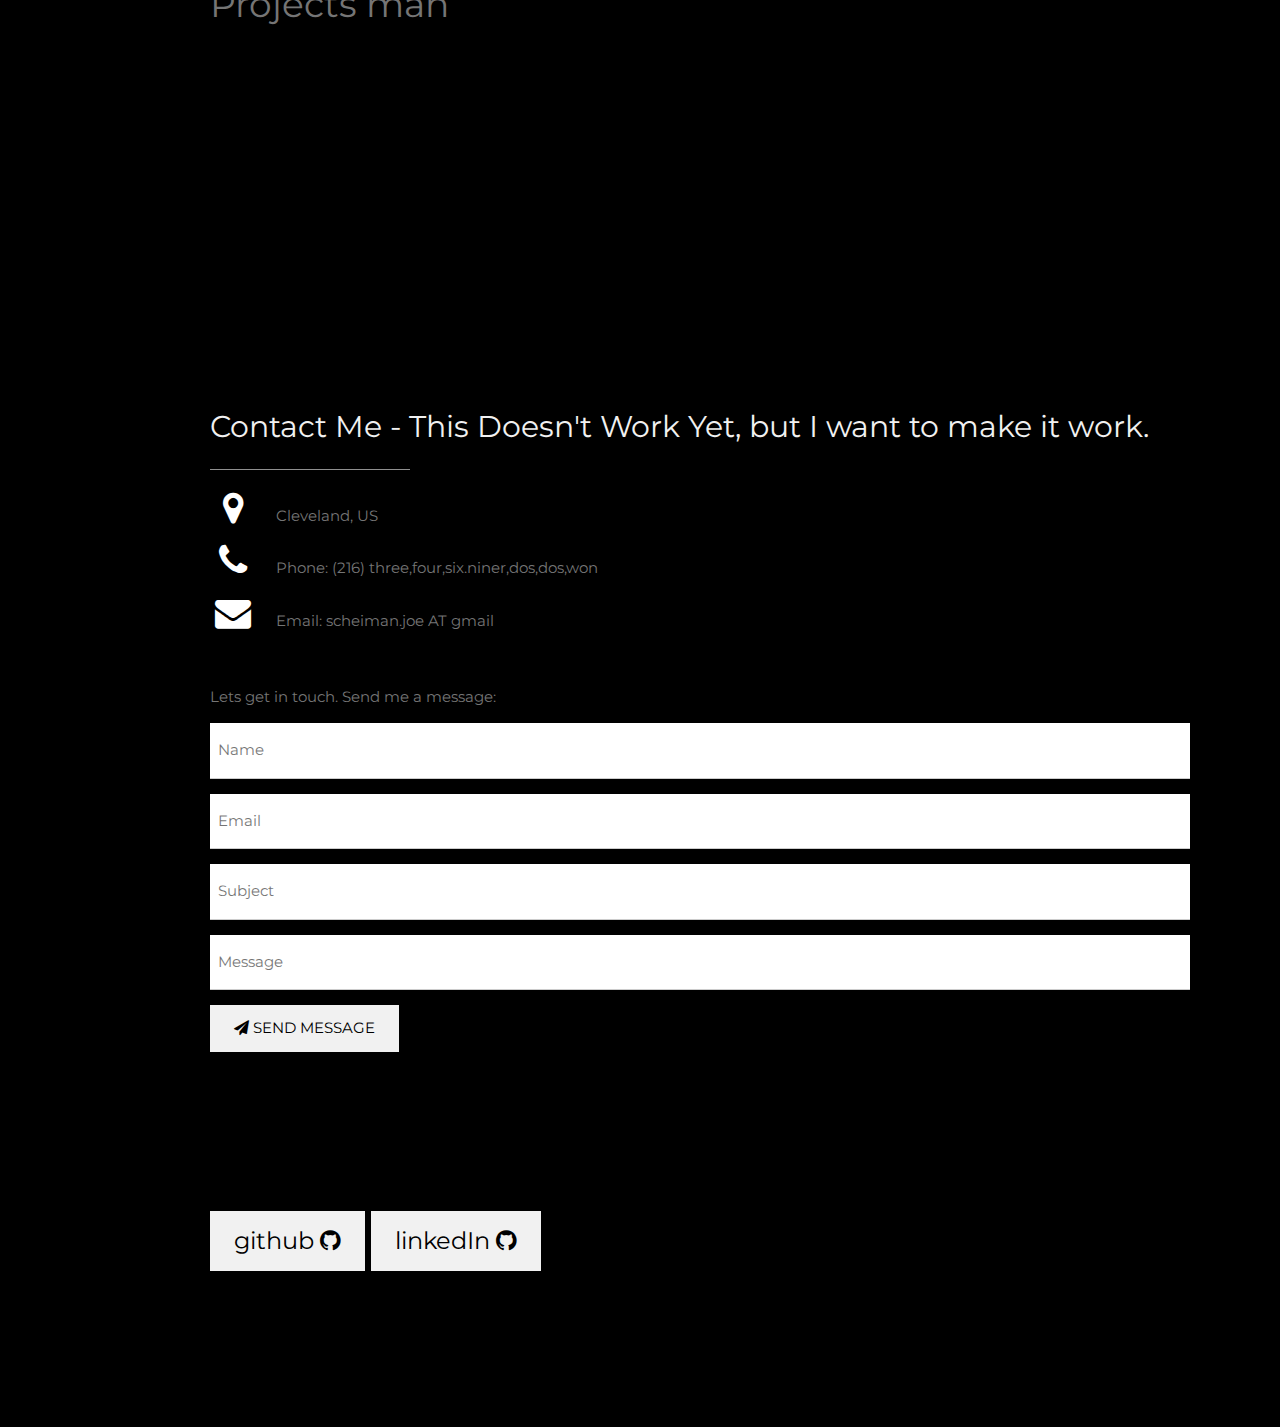
==== commit 8d8c1eaf: "lowercased png boat" ====
--- a/index.html
+++ b/index.html
@@ -45,8 +45,8 @@
     @media (max-width: 600px) {
         .flex-grid {
             display: block;
-    }
-}
+        }
+    }
 </style>
 
 <body class="w3-black">
@@ -166,53 +166,12 @@
             <h2 class="w3-text-light-grey">My Projects</h2>
             <hr style="width:200px" class="w3-opacity">
 
-            <!-- Grid for projects -->
-            
-            <!-- <div class="flex-grid" style="margin:1% 10px">
-                <div class="w3-third w3-hover-opacity">
-                    <a href="https://github.com/JoeScheiman/VirtualPetsAmok" rel="noopener noreferrer" target="_blank">
-                    <img src="img/VirtualPets.PNG" class="w3-image" style="width:95%" >
-                    </a>
-                </div>
-            
-                <div class="w3-third w3-hover-opacity">
-                    
-                    <a href="https://github.com/JoeScheiman/VirtualPetsAmok" rel="noopener noreferrer" target="_blank">
-                    <img src="img/VirtualPets.PNG" class="w3-image" style="width:95%">
-                    </a>
-                </div>
-                <div class="w3-third w3-hover-opacity">
-                    
-                    <a href="https://github.com/JoeScheiman/VirtualPetsAmok" rel="noopener noreferrer" target="_blank">
-                    <img src="img/VirtualPets.PNG" class="w3-image" style="width:95%">
-                </a>
-                </div>
-                
-                </div> -->
-                <!-- End project grid -->
-                <!-- <div class="main-gallery-carousel" 
-                    data-flickity='{ "contain": true, "imagesLoaded": true , "wrapAround": true }'>
-                    <div class="carousel-gallery-cell">
-                        <a href="https://github.com/JoeScheiman/VirtualPetsAmok" rel="noopener noreferrer" target="_blank">
-                            <img src="img/VirtualPets.PNG" class="w3-image" style="width:95%">
-                        </a>
-                    </div>
-                    <div class="carousel-gallery-cell">
-                        <a href="https://github.com/JoeScheiman/VirtualPetsAmok" rel="noopener noreferrer" target="_blank">
-                            <img src="img/BoatReviewsScreenshot.png" class="w3-image" style="width:95%">
-                        </a>
-                    </div>
-                    <div class="carousel-gallery-cell">
-                        <a href="https://github.com/JoeScheiman/VirtualPetsAmok" rel="noopener noreferrer" target="_blank">
-                            <img src="img/UniversityScreenshot.png" class="w3-image" style="width:95%">
-                        </a>
-                    </div>
-            </div> -->
+            
         <div class="carousel">
         <!-- data-flickity='{ "imagesLoaded": true, "wrapAround" : true }'> -->
         <a href="https://github.com/JoeScheiman/VirtualPetsAmok" rel="noopener noreferrer" target="_blank"><img src="img/VirtualPets.PNG"
         alt="virtual pets" /></a>
-        <a href="https://github.com/Monstro33/BoatReviews" rel="noopener noreferrer" target="_blank"><img src="img/BoatReviewsScreenshot.PNG"
+        <a href="https://github.com/Monstro33/BoatReviews" rel="noopener noreferrer" target="_blank"><img src="img/BoatReviewsScreenshot.png"
         alt="boat reviews" /></a>
         <a href="https://github.com/JoeScheiman/ColorfulRainConsole" rel="noopener noreferrer" target="_blank"><img src="img/RainScreenshot.png"
         alt="drizzle" /></a>
@@ -232,7 +191,7 @@
 
             <div class="w3-section">
                 <p><i class="fa fa-map-marker fa-fw w3-text-white w3-xxlarge w3-margin-right"></i> Cleveland, US</p>
-                <p><i class="fa fa-phone fa-fw w3-text-white w3-xxlarge w3-margin-right"></i> Phone: (216) 555.1234</p>
+                <p><i class="fa fa-phone fa-fw w3-text-white w3-xxlarge w3-margin-right"></i> Phone: (216) three,four,six.niner,dos,dos,won</p>
                 <p><i class="fa fa-envelope fa-fw w3-text-white w3-xxlarge w3-margin-right"> </i> Email: scheiman.joe AT gmail
                 </p>
             </div><br>
--- a/css/style1.css
+++ b/css/style1.css
@@ -1,3 +1,42 @@
+    body,
+    h1,
+    h2,
+    h3,
+    h4,
+    h5,
+    h6 {
+      font-family: "Montserrat", sans-serif
+    }
+
+    .w3-row-padding img {
+      margin-bottom: 12px
+    }
+
+    /* Set the width of the sidebar to 120px */
+    .w3-sidebar {
+      width: 120px;
+      background: #222;
+    }
+
+    /* Add a left margin to the "page content" that matches the width of the sidebar (120px) */
+    #main {
+      margin-left: 120px
+    }
+
+    /* Remove margins from "page content" on small screens */
+    @media only screen and (max-width: 600px) {
+      #main {
+        margin-left: 0
+      }
+    }
+
+    /* Display Flx-grid vertically on small screens */
+    @media (max-width: 600px) {
+      .flex-grid {
+        display: block;
+      }
+    }
+
 html{box-sizing:border-box;scroll-behavior: smooth;}*,*:before,*:after{box-sizing:inherit}
 html{-ms-text-size-adjust:100%;-webkit-text-size-adjust:100%}body{margin:0}
 article,aside,details,figcaption,figure,footer,header,main,menu,nav,section,summary{display:block}
